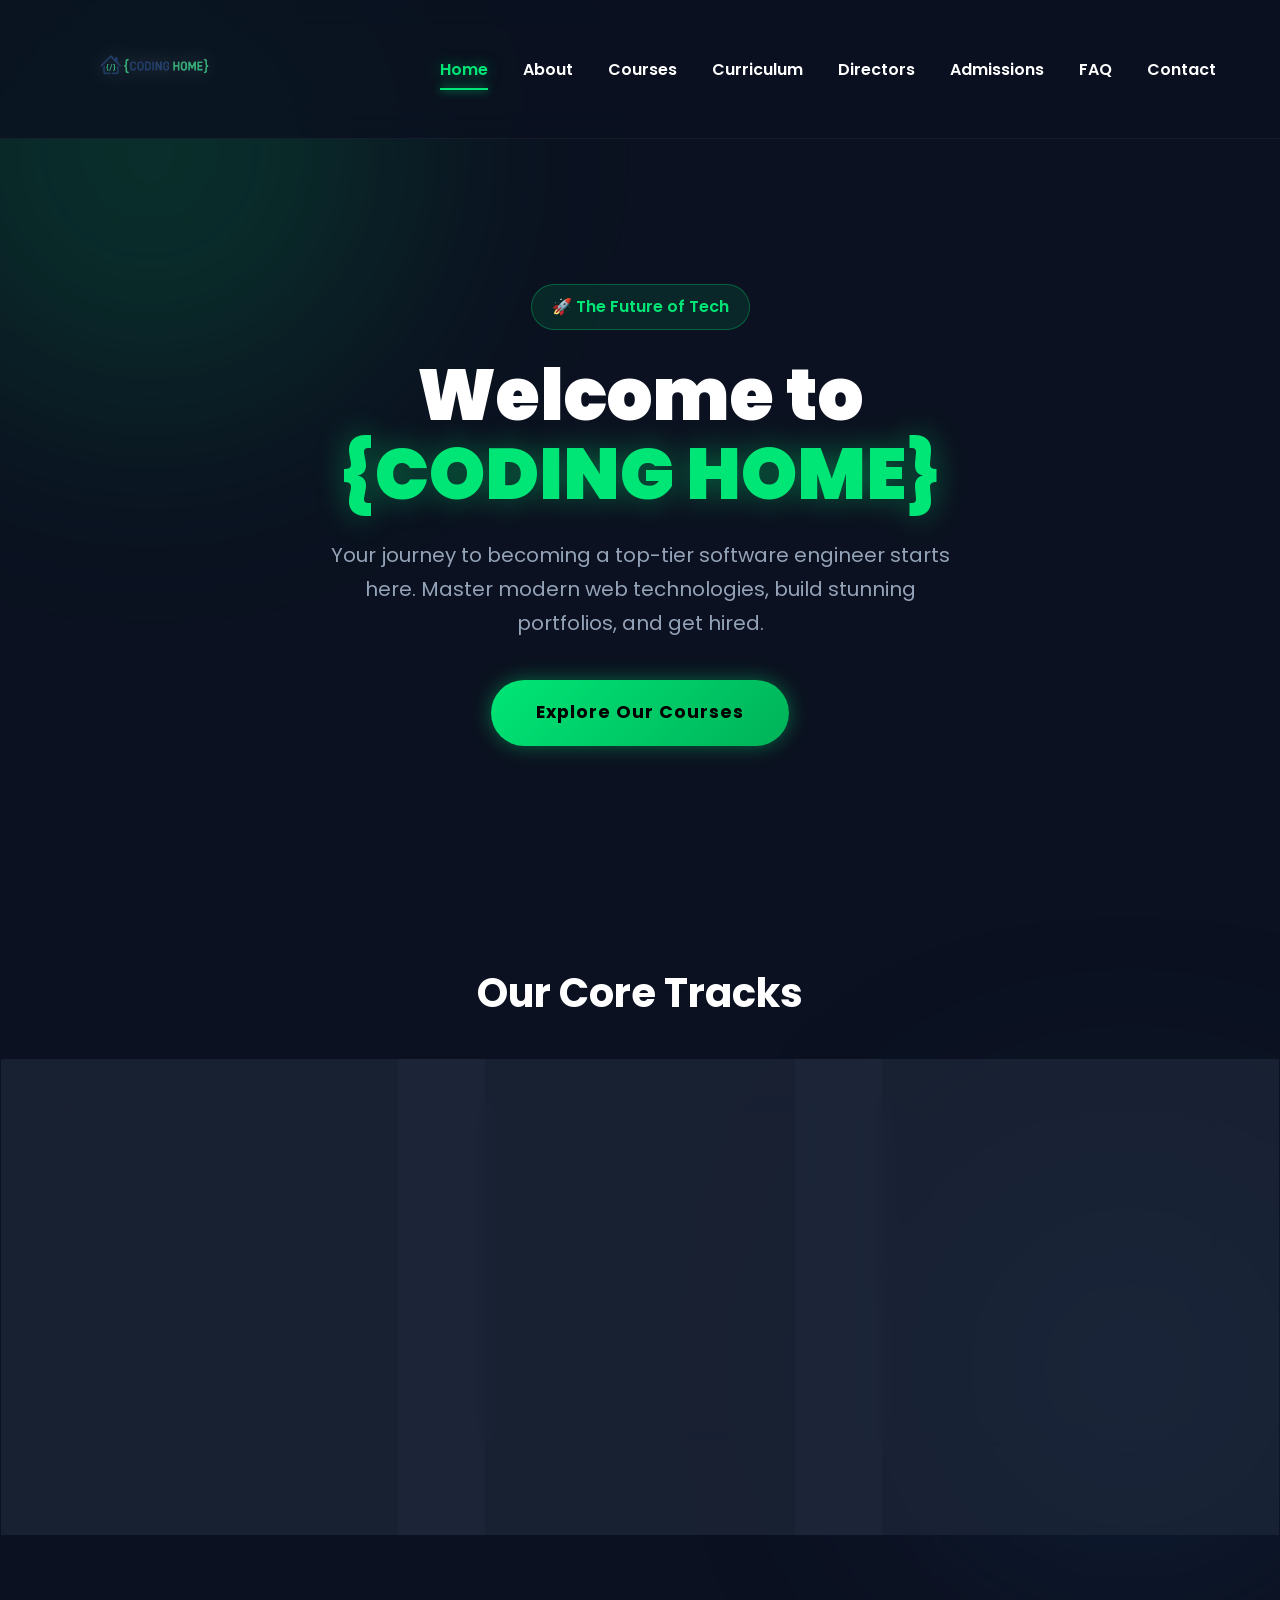
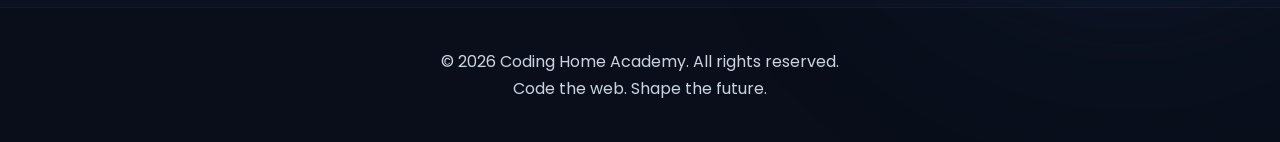
==== index.html @ a86d8371 "Add files via upload" ====
<!DOCTYPE html>
<html lang="en">
<head>
    <meta charset="UTF-8">
    <meta name="viewport" content="width=device-width, initial-scale=1.0">
    <title>Coding Home | Premium Programming Academy</title>
    <link href="https://fonts.googleapis.com/css2?family=Poppins:wght@300;400;600;700;900&display=swap" rel="stylesheet">
    <link rel="stylesheet" href="style.css">
</head>
<body>

    <!-- Animated Background Elements -->
    <div class="bg-orb orb-1"></div>
    <div class="bg-orb orb-2"></div>

    <!-- Navigation Header -->
    <header id="navbar">
        <div class="container header-container">
            <div class="logo">
                <a href="index.html">
                    <img src="Logo.jpg" alt="{CODING HOME} Logo" class="logo-img">
                </a>
            </div>
            
            <nav class="desktop-nav">
                <ul>
                    <li><a href="index.html" class="active">Home</a></li>
                    <li><a href="about.html">About</a></li>
                    <li><a href="courses.html">Courses</a></li>
                    <li><a href="curriculum.html">Curriculum</a></li>
                    <li><a href="directors.html">Directors</a></li>
                    <li><a href="admissions.html">Admissions</a></li>
                    <li><a href="faq.html">FAQ</a></li>
                    <li><a href="contact.html">Contact</a></li>
                </ul>
            </nav>

            <button class="mobile-menu-btn" id="mobile-menu-btn">☰</button>
        </div>
    </header>

    <!-- Mobile Navigation -->
    <div class="mobile-nav" id="mobile-nav">
        <ul>
            <li><a href="index.html">Home</a></li>
            <li><a href="about.html">About</a></li>
            <li><a href="courses.html">Courses</a></li>
            <li><a href="contact.html">Contact</a></li>
        </ul>
    </div>

    <main>
        <!-- Hero Section -->
        <section class="hero">
            <div class="container hero-content">
                <div class="animate-element slide-up" style="animation-delay: 0.1s;">
                    <div class="badge">🚀 The Future of Tech</div>
                </div>
                <h1 class="animate-element slide-up" style="animation-delay: 0.3s;">
                    Welcome to <br><span class="highlight-green">{CODING HOME}</span>
                </h1>
                <p class="animate-element slide-up" style="animation-delay: 0.5s;">
                    Your journey to becoming a top-tier software engineer starts here. Master modern web technologies, build stunning portfolios, and get hired.
                </p>
                <div class="animate-element slide-up" style="animation-delay: 0.7s;">
                    <a href="courses.html" class="btn-primary glow-effect">Explore Our Courses</a>
                </div>
            </div>
        </section>

        <!-- Featured Courses Section -->
        <section class="features container scroll-reveal">
            <h2 class="section-title">Our Core Tracks</h2>
            <div class="grid">
                <!-- Card 1 -->
                <div class="card tilt-card">
                    <div class="card-inner">
                        <div class="card-icon floating-icon">{ / }</div>
                        <h3>Front-End Web Dev</h3>
                        <p>Build beautiful, interactive, and responsive user interfaces using HTML, CSS, and modern JavaScript.</p>
                    </div>
                </div>
                <!-- Card 2 -->
                <div class="card tilt-card" style="transition-delay: 0.1s;">
                    <div class="card-inner">
                        <div class="card-icon floating-icon" style="animation-delay: 0.5s;">&lt; &gt;</div>
                        <h3>Back-End Engineering</h3>
                        <p>Architect scalable databases, secure APIs, and powerful server-side logic to drive web applications.</p>
                    </div>
                </div>
                <!-- Card 3 -->
                <div class="card tilt-card" style="transition-delay: 0.2s;">
                    <div class="card-inner">
                        <div class="card-icon floating-icon" style="animation-delay: 1s;">[ ]</div>
                        <h3>Full-Stack Mastery</h3>
                        <p>Combine front-end and back-end expertise to become a versatile, highly sought-after developer.</p>
                    </div>
                </div>
            </div>
        </section>
    </main>

    <!-- Footer -->
    <footer>
        <div class="container footer-content">
            <p>&copy; 2026 Coding Home Academy. All rights reserved.</p>
            <p>Code the web. Shape the future.</p>
        </div>
    </footer>

    <script src="script.js"></script>
</body>
</html>
---- style.css ----
/* --- Premium Dark Theme Variables --- */
:root {
    --bg-dark: #0B1120; /* Deep dark slate background */
    --bg-card: rgba(30, 41, 59, 0.7); /* Glassmorphism card bg */
    --primary-navy: #1B365D;
    --primary-green: #00E676; /* Brighter neon green for dark mode */
    --gradient-green: linear-gradient(135deg, #00E676, #00B259);
    --text-main: #94A3B8; 
    --text-heading: #FFFFFF; 
    --white: #FFFFFF;
}

/* --- Global Resets & Typography --- */
* {
    margin: 0;
    padding: 0;
    box-sizing: border-box;
    font-family: 'Poppins', sans-serif;
}

body {
    background-color: var(--bg-dark);
    color: var(--text-main);
    line-height: 1.7;
    overflow-x: hidden;
    position: relative;
}

h1, h2, h3 {
    color: var(--text-heading);
    font-weight: 700;
}

.container {
    width: 90%;
    max-width: 1200px;
    margin: 0 auto;
    position: relative;
    z-index: 10;
}

/* --- Animated Background Orbs --- */
.bg-orb {
    position: absolute;
    border-radius: 50%;
    filter: blur(120px);
    z-index: 0;
    animation: floatOrb 15s infinite alternate ease-in-out;
}

.orb-1 {
    width: 500px;
    height: 500px;
    background: rgba(0, 230, 118, 0.15); /* Soft green glow */
    top: -100px;
    left: -100px;
}

.orb-2 {
    width: 400px;
    height: 400px;
    background: rgba(27, 54, 93, 0.4); /* Navy glow */
    bottom: 10%;
    right: -50px;
    animation-delay: -5s;
}

@keyframes floatOrb {
    0% { transform: translate(0, 0) scale(1); }
    50% { transform: translate(100px, 50px) scale(1.2); }
    100% { transform: translate(-50px, 150px) scale(0.9); }
}

/* --- Navigation (Glassmorphism effect) --- */
header {
    background: rgba(11, 17, 32, 0.8);
    backdrop-filter: blur(15px);
    border-bottom: 1px solid rgba(255, 255, 255, 0.05);
    position: sticky;
    top: 0;
    z-index: 100;
    transition: all 0.4s ease;
}

.header-container {
    display: flex;
    justify-content: space-between;
    align-items: center;
    padding: 15px 0;
}

/* BIGGER LOGO */
.logo-img {
    height: 100px; /* Increased from 65px */
    object-fit: contain;
    transition: transform 0.4s cubic-bezier(0.175, 0.885, 0.32, 1.275);
    filter: drop-shadow(0 0 10px rgba(255,255,255,0.2));
}

.logo-img:hover {
    transform: scale(1.08) rotate(-2deg);
}

.desktop-nav ul {
    list-style: none;
    display: flex;
    gap: 35px;
}

.desktop-nav a {
    text-decoration: none;
    color: var(--white);
    font-weight: 600;
    font-size: 1rem;
    position: relative;
    transition: color 0.3s;
}

.desktop-nav a:hover, .desktop-nav a.active {
    color: var(--primary-green);
    text-shadow: 0 0 15px rgba(0, 230, 118, 0.5);
}

.desktop-nav a::after {
    content: '';
    position: absolute;
    width: 0;
    height: 2px;
    display: block;
    margin-top: 5px;
    right: 0;
    background: var(--primary-green);
    transition: width 0.4s ease, box-shadow 0.4s ease;
}

.desktop-nav a:hover::after, .desktop-nav a.active::after {
    width: 100%;
    left: 0;
    background: var(--primary-green);
    box-shadow: 0 0 10px var(--primary-green);
}

/* --- Mobile Menu --- */
.mobile-menu-btn {
    display: none;
    background: none;
    border: none;
    font-size: 32px;
    color: var(--white);
    cursor: pointer;
}

.mobile-nav {
    display: none;
    background-color: var(--bg-dark);
    padding: 20px;
    text-align: center;
    border-bottom: 2px solid var(--primary-green);
}

.mobile-nav.active {
    display: block;
    animation: slideDown 0.3s ease-out;
}

@keyframes slideDown {
    from { opacity: 0; transform: translateY(-10px); }
    to { opacity: 1; transform: translateY(0); }
}

.mobile-nav ul { list-style: none; }
.mobile-nav a {
    color: var(--white);
    text-decoration: none;
    display: block;
    padding: 15px 0;
    font-size: 1.2rem;
    border-bottom: 1px solid rgba(255,255,255,0.05);
}

/* --- Hero Section --- */
.hero {
    padding: 140px 0 100px 0;
    text-align: center;
    min-height: 80vh;
    display: flex;
    align-items: center;
}

.badge {
    display: inline-block;
    background: rgba(0, 230, 118, 0.1);
    color: var(--primary-green);
    padding: 8px 20px;
    border-radius: 50px;
    font-weight: 600;
    margin-bottom: 25px;
    border: 1px solid rgba(0, 230, 118, 0.3);
}

.hero h1 {
    font-size: 4.5rem;
    margin-bottom: 25px;
    line-height: 1.1;
    font-weight: 900;
}

.highlight-green {
    color: var(--primary-green);
    text-shadow: 0 0 30px rgba(0, 230, 118, 0.4);
}

.hero p {
    font-size: 1.25rem;
    max-width: 650px;
    margin: 0 auto 40px auto;
    color: var(--text-main);
}

/* Entrance Animations */
.animate-element {
    opacity: 0;
    animation-fill-mode: forwards;
}

.slide-up {
    animation-name: slideUpAnim;
    animation-duration: 1s;
    animation-timing-function: cubic-bezier(0.16, 1, 0.3, 1);
}

@keyframes slideUpAnim {
    0% { opacity: 0; transform: translateY(40px); }
    100% { opacity: 1; transform: translateY(0); }
}

/* --- Pulsing Button --- */
.btn-primary {
    display: inline-block;
    background: var(--gradient-green);
    color: #000;
    padding: 18px 45px;
    text-decoration: none;
    border-radius: 50px;
    font-weight: 700;
    font-size: 1.1rem;
    letter-spacing: 1px;
    transition: all 0.3s ease;
    border: none;
    cursor: pointer;
    position: relative;
    overflow: hidden;
}

.glow-effect {
    box-shadow: 0 0 20px rgba(0, 230, 118, 0.4);
    animation: buttonPulse 2s infinite;
}

@keyframes buttonPulse {
    0% { box-shadow: 0 0 0 0 rgba(0, 230, 118, 0.7); }
    70% { box-shadow: 0 0 0 20px rgba(0, 230, 118, 0); }
    100% { box-shadow: 0 0 0 0 rgba(0, 230, 118, 0); }
}

.btn-primary:hover {
    transform: translateY(-5px) scale(1.05);
    background: #00FF88;
}

/* --- Features Section & 3D Cards --- */
.features {
    padding: 100px 0;
}

.section-title {
    text-align: center;
    font-size: 2.5rem;
    margin-bottom: 70px;
}

.grid {
    display: grid;
    grid-template-columns: repeat(auto-fit, minmax(320px, 1fr));
    gap: 40px;
    perspective: 1000px; /* Needed for 3D effect */
}

/* The card container */
.card {
    background: transparent;
    height: 100%;
}

/* The inner card with glassmorphism */
.card-inner {
    background: var(--bg-card);
    backdrop-filter: blur(10px);
    border-radius: 20px;
    padding: 50px 30px;
    text-align: center;
    border: 1px solid rgba(255,255,255,0.05);
    box-shadow: 0 25px 50px -12px rgba(0, 0, 0, 0.5);
    transition: transform 0.1s ease, border-color 0.4s ease, box-shadow 0.4s ease;
    height: 100%;
}

.card:hover .card-inner {
    border-color: rgba(0, 230, 118, 0.5);
    box-shadow: 0 0 30px rgba(0, 230, 118, 0.15);
}

.card-icon {
    font-size: 50px;
    color: var(--primary-green);
    font-weight: 900;
    margin-bottom: 25px;
    text-shadow: 0 0 20px rgba(0, 230, 118, 0.5);
}

/* Floating animation for icons inside cards */
.floating-icon {
    animation: iconFloat 3s infinite ease-in-out alternate;
}

@keyframes iconFloat {
    0% { transform: translateY(0px); }
    100% { transform: translateY(-10px); }
}

.card-inner h3 {
    margin-bottom: 15px;
    font-size: 1.5rem;
}

/* --- Scroll Reveal Logic --- */
.scroll-reveal {
    opacity: 0;
    transform: translateY(50px);
    transition: all 1s cubic-bezier(0.16, 1, 0.3, 1);
}

.scroll-reveal.visible {
    opacity: 1;
    transform: translateY(0);
}

/* --- Footer --- */
footer {
    border-top: 1px solid rgba(255,255,255,0.05);
    background: rgba(0,0,0,0.2);
    color: #cbd5e1;
    text-align: center;
    padding: 40px 0;
    margin-top: 60px;
}

/* --- Responsive Design --- */
@media (max-width: 768px) {
    .desktop-nav { display: none; }
    .mobile-menu-btn { display: block; }
    .hero h1 { font-size: 2.8rem; }
    .logo-img { height: 80px; } /* Slightly smaller on very tiny screens but still big */
}
/* --- About Page Specifics --- */
.stat-number {
    font-size: 3.5rem;
    font-weight: 900;
    color: var(--primary-green);
    margin-bottom: 10px;
    line-height: 1;
}

.glow-text {
    text-shadow: 0 0 25px rgba(0, 230, 118, 0.6);
}

.stat-label {
    font-size: 1.1rem;
    color: var(--text-main);
    font-weight: 600;
    text-transform: uppercase;
    letter-spacing: 1px;
}

.values-grid {
    display: grid;
    grid-template-columns: repeat(auto-fit, minmax(300px, 1fr));
    gap: 30px;
}

.value-card {
    background: rgba(30, 41, 59, 0.4);
    border-left: 4px solid var(--primary-green);
    padding: 30px;
    border-radius: 0 15px 15px 0;
    backdrop-filter: blur(5px);
    transition: transform 0.3s ease, background 0.3s ease;
}

.value-card:hover {
    transform: translateX(10px);
    background: rgba(30, 41, 59, 0.8);
    box-shadow: -5px 0 20px rgba(0, 230, 118, 0.2);
}

.value-card h3 {
    margin-bottom: 15px;
    font-size: 1.3rem;
    color: var(--white);
}
/* --- Courses Page Specifics --- */
.course-card-inner {
    display: flex;
    flex-direction: column;
    justify-content: space-between;
    padding: 40px 30px;
}

.course-meta {
    display: flex;
    justify-content: space-between;
    align-items: center;
    margin-bottom: 20px;
    width: 100%;
}

.course-badge {
    padding: 5px 12px;
    border-radius: 50px;
    font-size: 0.8rem;
    font-weight: 700;
    text-transform: uppercase;
    letter-spacing: 1px;
}

.course-badge.beginner {
    background: rgba(56, 189, 248, 0.15);
    color: #38bdf8;
    border: 1px solid rgba(56, 189, 248, 0.3);
}

.course-badge.intermediate {
    background: rgba(250, 204, 21, 0.15);
    color: #facc15;
    border: 1px solid rgba(250, 204, 21, 0.3);
}

.course-badge.advanced {
    background: rgba(244, 63, 94, 0.15);
    color: #f43f5e;
    border: 1px solid rgba(244, 63, 94, 0.3);
}

.course-badge.bootcamp {
    background: rgba(0, 230, 118, 0.15);
    color: var(--primary-green);
    border: 1px solid rgba(0, 230, 118, 0.5);
    box-shadow: 0 0 10px rgba(0, 230, 118, 0.2);
}

.course-duration {
    font-size: 0.9rem;
    color: var(--text-main);
    font-weight: 600;
}

.tech-stack {
    display: flex;
    flex-wrap: wrap;
    gap: 8px;
    justify-content: center;
    margin: 20px 0;
}

.tech-stack span {
    background: rgba(255, 255, 255, 0.05);
    padding: 4px 10px;
    border-radius: 4px;
    font-size: 0.8rem;
    color: #cbd5e1;
    border: 1px solid rgba(255, 255, 255, 0.1);
}

.btn-secondary {
    display: inline-block;
    background: transparent;
    color: var(--white);
    padding: 12px 25px;
    text-decoration: none;
    border-radius: 50px;
    font-weight: 600;
    border: 2px solid rgba(255, 255, 255, 0.2);
    transition: all 0.3s ease;
    width: 100%;
}

.btn-secondary:hover {
    border-color: var(--primary-green);
    color: var(--primary-green);
    background: rgba(0, 230, 118, 0.05);
}

/* Feature Bootcamp Card override for mobile */
@media (max-width: 768px) {
    .course-featured .card-inner {
        flex-direction: column;
        text-align: center !important;
        padding: 30px !important;
    }
    .course-featured .course-meta, .course-featured .tech-stack {
        justify-content: center !important;
    }
    .course-featured .btn-primary, .course-featured .btn-secondary {
        width: 100%;
    }
}
/* --- Curriculum Timeline Specifics --- */
.timeline {
    position: relative;
    max-width: 900px;
    margin: 0 auto;
    padding-left: 40px; /* Space for the line on mobile */
}

/* The vertical connecting line */
.timeline::before {
    content: '';
    position: absolute;
    top: 0;
    bottom: 0;
    left: 20px; /* Positioned on the left by default */
    width: 2px;
    background: linear-gradient(to bottom, rgba(0, 230, 118, 0.1), var(--primary-green), rgba(0, 230, 118, 0.1));
}

.timeline-item {
    position: relative;
    margin-bottom: 60px;
}

.timeline-item:last-child {
    margin-bottom: 0;
}

/* The glowing dot on the timeline */
.timeline-dot {
    position: absolute;
    left: -29px; /* Centered exactly on the line */
    top: 30px;
    width: 20px;
    height: 20px;
    background: var(--bg-dark);
    border: 4px solid var(--primary-green);
    border-radius: 50%;
    z-index: 2;
    box-shadow: 0 0 10px rgba(0, 230, 118, 0.5);
    transition: transform 0.3s ease, box-shadow 0.3s ease;
}

.timeline-item:hover .timeline-dot {
    transform: scale(1.3);
    box-shadow: 0 0 20px rgba(0, 230, 118, 0.8);
    background: var(--primary-green);
}

.timeline-content {
    width: 100%;
}

.curriculum-list {
    list-style: none;
    margin-top: 20px;
}

.curriculum-list li {
    position: relative;
    padding-left: 25px;
    margin-bottom: 10px;
    color: #cbd5e1;
}

.curriculum-list li::before {
    content: '▹';
    position: absolute;
    left: 0;
    top: -2px;
    color: var(--primary-green);
    font-size: 1.2rem;
}

/* Desktop Timeline Layout */
@media (min-width: 992px) {
    .timeline {
        padding-left: 0;
    }
    .timeline::before {
        left: 50%; /* Center the line */
        transform: translateX(-50%);
    }
    .timeline-dot {
        left: 50%;
        transform: translateX(-50%);
    }
    .timeline-item:hover .timeline-dot {
        transform: translateX(-50%) scale(1.3);
    }
    .timeline-content {
        width: 45%; /* Cards take up half the space */
    }
    /* Even items float right */
    .timeline-item:nth-child(even) .timeline-content {
        margin-left: auto;
    }
}
/* --- Instructors Page Specifics --- */
.instructor-card-inner {
    display: flex;
    flex-direction: column;
    align-items: center;
    padding: 50px 30px;
    text-align: center;
}

.instructor-avatar {
    width: 120px;
    height: 120px;
    background: rgba(30, 41, 59, 0.8);
    border: 3px solid rgba(255, 255, 255, 0.1);
    border-radius: 50%;
    display: flex;
    justify-content: center;
    align-items: center;
    font-size: 60px; /* For the emoji placeholder */
    margin-bottom: 25px;
    box-shadow: 0 10px 25px rgba(0,0,0,0.5);
    transition: all 0.4s ease;
    animation: iconFloat 4s infinite ease-in-out alternate;
}

.tilt-card:hover .instructor-avatar {
    border-color: var(--primary-green);
    box-shadow: 0 0 30px rgba(0, 230, 118, 0.4);
    transform: scale(1.1);
}

.instructor-name {
    font-size: 1.8rem;
    margin-bottom: 5px;
}

.instructor-role {
    font-size: 1rem;
    color: var(--primary-green);
    font-weight: 600;
    text-transform: uppercase;
    letter-spacing: 1px;
    margin-bottom: 20px;
}

.instructor-bio {
    font-size: 0.95rem;
    line-height: 1.6;
    margin-bottom: 20px;
    flex-grow: 1; /* Pushes the tech stack and links to the bottom */
}

.social-links {
    margin-top: 25px;
    font-size: 0.9rem;
    color: rgba(255, 255, 255, 0.3);
}

.social-links a {
    color: var(--white);
    text-decoration: none;
    font-weight: 600;
    transition: color 0.3s ease;
    padding: 0 10px;
}

.social-links a:hover {
    color: var(--primary-green);
    text-shadow: 0 0 10px rgba(0, 230, 118, 0.5);
}
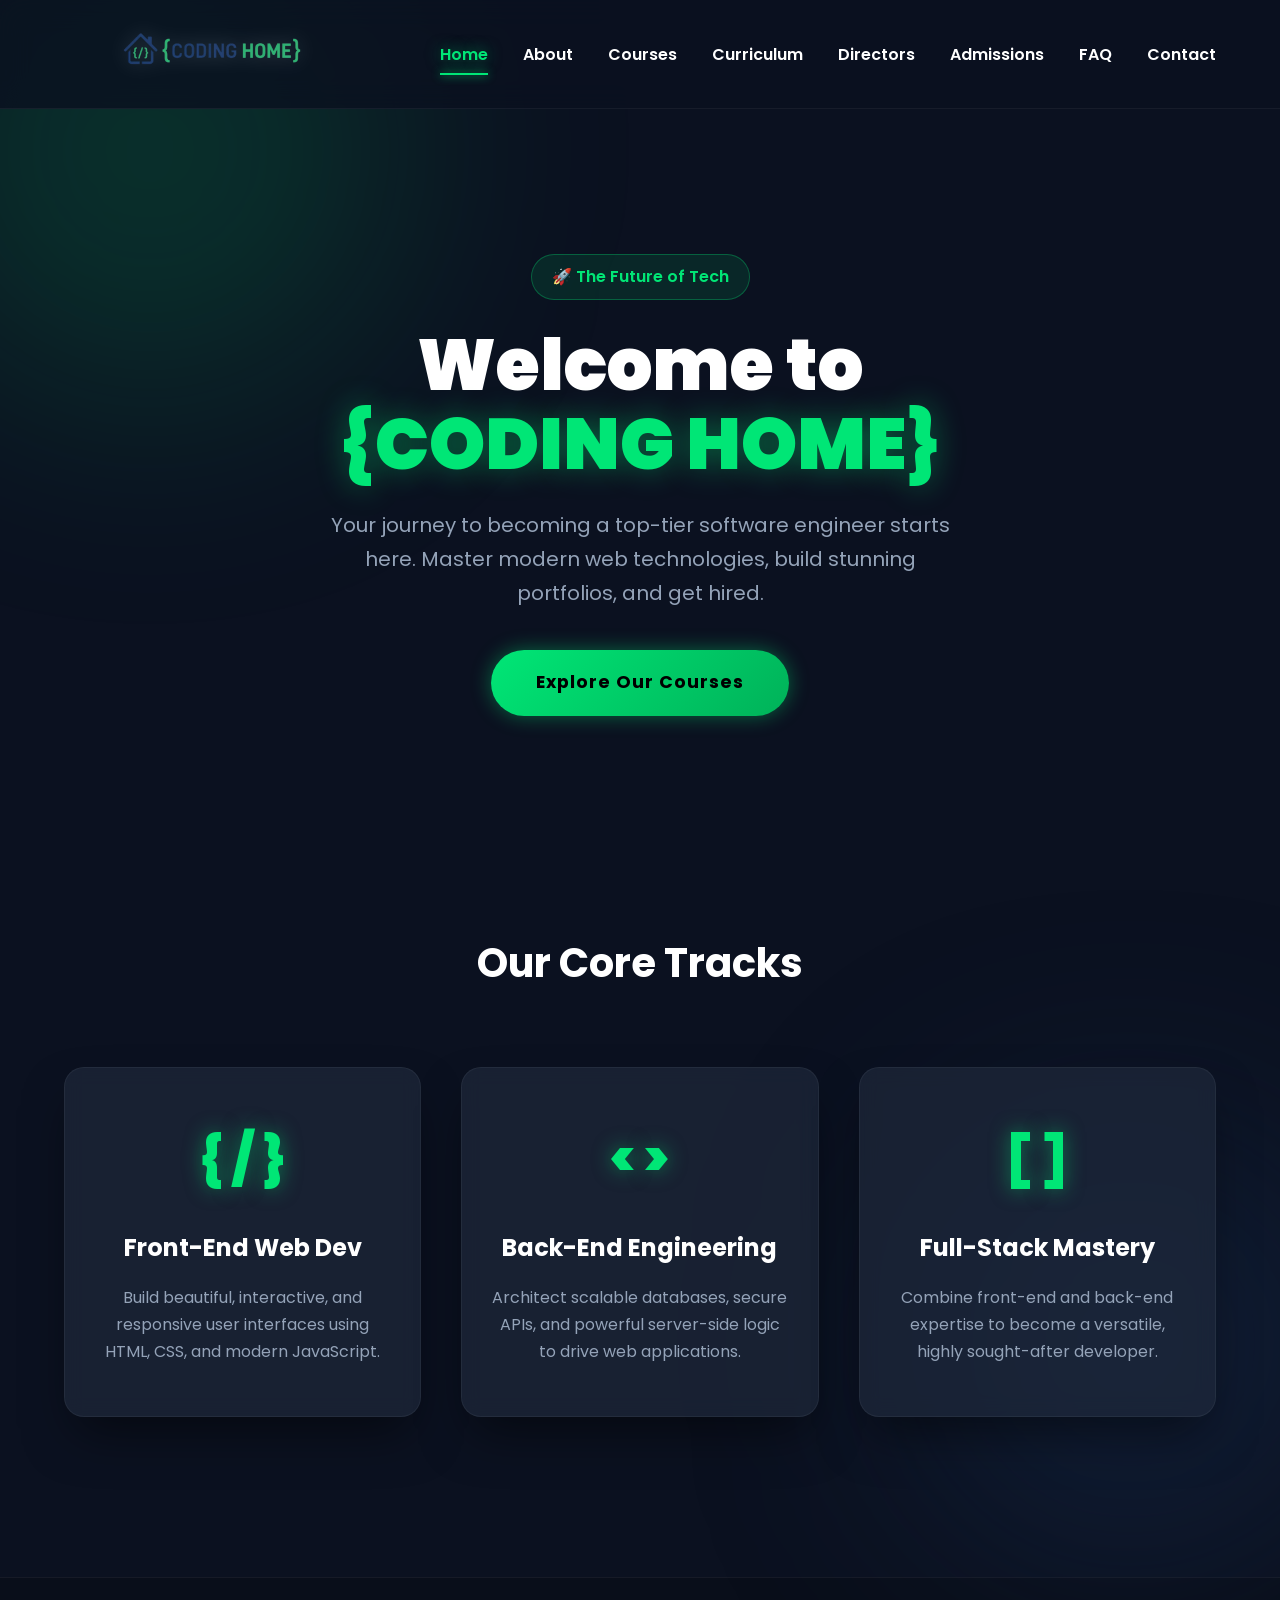
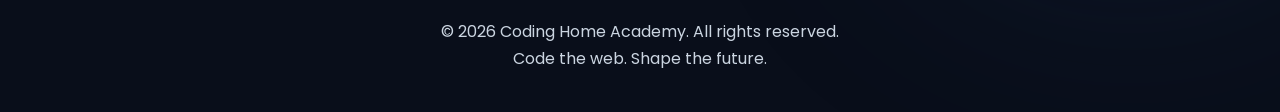
==== commit 0c86ed7f: "Update index.html" ====
--- a/index.html
+++ b/index.html
@@ -35,7 +35,7 @@
                 </ul>
             </nav>
 
-            <button class="mobile-menu-btn" id="mobile-menu-btn">☰</button>
+            <button class="mobile-menu-btn" onclick="toggleMobileMenu()">☰</button>
         </div>
     </header>
 
@@ -110,4 +110,4 @@
 
     <script src="script.js"></script>
 </body>
-</html>+</html>
--- a/style.css
+++ b/style.css
@@ -1,685 +1,770 @@
-/* --- Premium Dark Theme Variables --- */
-:root {
-    --bg-dark: #0B1120; /* Deep dark slate background */
-    --bg-card: rgba(30, 41, 59, 0.7); /* Glassmorphism card bg */
-    --primary-navy: #1B365D;
-    --primary-green: #00E676; /* Brighter neon green for dark mode */
-    --gradient-green: linear-gradient(135deg, #00E676, #00B259);
-    --text-main: #94A3B8; 
-    --text-heading: #FFFFFF; 
-    --white: #FFFFFF;
-}
-
-/* --- Global Resets & Typography --- */
-* {
-    margin: 0;
-    padding: 0;
-    box-sizing: border-box;
-    font-family: 'Poppins', sans-serif;
-}
-
-body {
-    background-color: var(--bg-dark);
-    color: var(--text-main);
-    line-height: 1.7;
-    overflow-x: hidden;
-    position: relative;
-}
-
-h1, h2, h3 {
-    color: var(--text-heading);
-    font-weight: 700;
-}
-
-.container {
-    width: 90%;
-    max-width: 1200px;
-    margin: 0 auto;
-    position: relative;
-    z-index: 10;
-}
-
-/* --- Animated Background Orbs --- */
-.bg-orb {
-    position: absolute;
-    border-radius: 50%;
-    filter: blur(120px);
-    z-index: 0;
-    animation: floatOrb 15s infinite alternate ease-in-out;
-}
-
-.orb-1 {
-    width: 500px;
-    height: 500px;
-    background: rgba(0, 230, 118, 0.15); /* Soft green glow */
-    top: -100px;
-    left: -100px;
-}
-
-.orb-2 {
-    width: 400px;
-    height: 400px;
-    background: rgba(27, 54, 93, 0.4); /* Navy glow */
-    bottom: 10%;
-    right: -50px;
-    animation-delay: -5s;
-}
-
-@keyframes floatOrb {
-    0% { transform: translate(0, 0) scale(1); }
-    50% { transform: translate(100px, 50px) scale(1.2); }
-    100% { transform: translate(-50px, 150px) scale(0.9); }
-}
-
-/* --- Navigation (Glassmorphism effect) --- */
-header {
-    background: rgba(11, 17, 32, 0.8);
-    backdrop-filter: blur(15px);
-    border-bottom: 1px solid rgba(255, 255, 255, 0.05);
-    position: sticky;
-    top: 0;
-    z-index: 100;
-    transition: all 0.4s ease;
-}
-
-.header-container {
-    display: flex;
-    justify-content: space-between;
-    align-items: center;
-    padding: 15px 0;
-}
-
-/* BIGGER LOGO */
-.logo-img {
-    height: 100px; /* Increased from 65px */
-    object-fit: contain;
-    transition: transform 0.4s cubic-bezier(0.175, 0.885, 0.32, 1.275);
-    filter: drop-shadow(0 0 10px rgba(255,255,255,0.2));
-}
-
-.logo-img:hover {
-    transform: scale(1.08) rotate(-2deg);
-}
-
-.desktop-nav ul {
-    list-style: none;
-    display: flex;
-    gap: 35px;
-}
-
-.desktop-nav a {
-    text-decoration: none;
-    color: var(--white);
-    font-weight: 600;
-    font-size: 1rem;
-    position: relative;
-    transition: color 0.3s;
-}
-
-.desktop-nav a:hover, .desktop-nav a.active {
-    color: var(--primary-green);
-    text-shadow: 0 0 15px rgba(0, 230, 118, 0.5);
-}
-
-.desktop-nav a::after {
-    content: '';
-    position: absolute;
-    width: 0;
-    height: 2px;
-    display: block;
-    margin-top: 5px;
-    right: 0;
-    background: var(--primary-green);
-    transition: width 0.4s ease, box-shadow 0.4s ease;
-}
-
-.desktop-nav a:hover::after, .desktop-nav a.active::after {
-    width: 100%;
-    left: 0;
-    background: var(--primary-green);
-    box-shadow: 0 0 10px var(--primary-green);
-}
-
-/* --- Mobile Menu --- */
-.mobile-menu-btn {
-    display: none;
-    background: none;
-    border: none;
-    font-size: 32px;
-    color: var(--white);
-    cursor: pointer;
-}
-
-.mobile-nav {
-    display: none;
-    background-color: var(--bg-dark);
-    padding: 20px;
-    text-align: center;
-    border-bottom: 2px solid var(--primary-green);
-}
-
-.mobile-nav.active {
-    display: block;
-    animation: slideDown 0.3s ease-out;
-}
-
-@keyframes slideDown {
-    from { opacity: 0; transform: translateY(-10px); }
-    to { opacity: 1; transform: translateY(0); }
-}
-
-.mobile-nav ul { list-style: none; }
-.mobile-nav a {
-    color: var(--white);
-    text-decoration: none;
-    display: block;
-    padding: 15px 0;
-    font-size: 1.2rem;
-    border-bottom: 1px solid rgba(255,255,255,0.05);
-}
-
-/* --- Hero Section --- */
-.hero {
-    padding: 140px 0 100px 0;
-    text-align: center;
-    min-height: 80vh;
-    display: flex;
-    align-items: center;
-}
-
-.badge {
-    display: inline-block;
-    background: rgba(0, 230, 118, 0.1);
-    color: var(--primary-green);
-    padding: 8px 20px;
-    border-radius: 50px;
-    font-weight: 600;
-    margin-bottom: 25px;
-    border: 1px solid rgba(0, 230, 118, 0.3);
-}
-
-.hero h1 {
-    font-size: 4.5rem;
-    margin-bottom: 25px;
-    line-height: 1.1;
-    font-weight: 900;
-}
-
-.highlight-green {
-    color: var(--primary-green);
-    text-shadow: 0 0 30px rgba(0, 230, 118, 0.4);
-}
-
-.hero p {
-    font-size: 1.25rem;
-    max-width: 650px;
-    margin: 0 auto 40px auto;
-    color: var(--text-main);
-}
-
-/* Entrance Animations */
-.animate-element {
-    opacity: 0;
-    animation-fill-mode: forwards;
-}
-
-.slide-up {
-    animation-name: slideUpAnim;
-    animation-duration: 1s;
-    animation-timing-function: cubic-bezier(0.16, 1, 0.3, 1);
-}
-
-@keyframes slideUpAnim {
-    0% { opacity: 0; transform: translateY(40px); }
-    100% { opacity: 1; transform: translateY(0); }
-}
-
-/* --- Pulsing Button --- */
-.btn-primary {
-    display: inline-block;
-    background: var(--gradient-green);
-    color: #000;
-    padding: 18px 45px;
-    text-decoration: none;
-    border-radius: 50px;
-    font-weight: 700;
-    font-size: 1.1rem;
-    letter-spacing: 1px;
-    transition: all 0.3s ease;
-    border: none;
-    cursor: pointer;
-    position: relative;
-    overflow: hidden;
-}
-
-.glow-effect {
-    box-shadow: 0 0 20px rgba(0, 230, 118, 0.4);
-    animation: buttonPulse 2s infinite;
-}
-
-@keyframes buttonPulse {
-    0% { box-shadow: 0 0 0 0 rgba(0, 230, 118, 0.7); }
-    70% { box-shadow: 0 0 0 20px rgba(0, 230, 118, 0); }
-    100% { box-shadow: 0 0 0 0 rgba(0, 230, 118, 0); }
-}
-
-.btn-primary:hover {
-    transform: translateY(-5px) scale(1.05);
-    background: #00FF88;
-}
-
-/* --- Features Section & 3D Cards --- */
-.features {
-    padding: 100px 0;
-}
-
-.section-title {
-    text-align: center;
-    font-size: 2.5rem;
-    margin-bottom: 70px;
-}
-
-.grid {
-    display: grid;
-    grid-template-columns: repeat(auto-fit, minmax(320px, 1fr));
-    gap: 40px;
-    perspective: 1000px; /* Needed for 3D effect */
-}
-
-/* The card container */
-.card {
-    background: transparent;
-    height: 100%;
-}
-
-/* The inner card with glassmorphism */
-.card-inner {
-    background: var(--bg-card);
-    backdrop-filter: blur(10px);
-    border-radius: 20px;
-    padding: 50px 30px;
-    text-align: center;
-    border: 1px solid rgba(255,255,255,0.05);
-    box-shadow: 0 25px 50px -12px rgba(0, 0, 0, 0.5);
-    transition: transform 0.1s ease, border-color 0.4s ease, box-shadow 0.4s ease;
-    height: 100%;
-}
-
-.card:hover .card-inner {
-    border-color: rgba(0, 230, 118, 0.5);
-    box-shadow: 0 0 30px rgba(0, 230, 118, 0.15);
-}
-
-.card-icon {
-    font-size: 50px;
-    color: var(--primary-green);
-    font-weight: 900;
-    margin-bottom: 25px;
-    text-shadow: 0 0 20px rgba(0, 230, 118, 0.5);
-}
-
-/* Floating animation for icons inside cards */
-.floating-icon {
-    animation: iconFloat 3s infinite ease-in-out alternate;
-}
-
-@keyframes iconFloat {
-    0% { transform: translateY(0px); }
-    100% { transform: translateY(-10px); }
-}
-
-.card-inner h3 {
-    margin-bottom: 15px;
-    font-size: 1.5rem;
-}
-
-/* --- Scroll Reveal Logic --- */
-.scroll-reveal {
-    opacity: 0;
-    transform: translateY(50px);
-    transition: all 1s cubic-bezier(0.16, 1, 0.3, 1);
-}
-
-.scroll-reveal.visible {
-    opacity: 1;
-    transform: translateY(0);
-}
-
-/* --- Footer --- */
-footer {
-    border-top: 1px solid rgba(255,255,255,0.05);
-    background: rgba(0,0,0,0.2);
-    color: #cbd5e1;
-    text-align: center;
-    padding: 40px 0;
-    margin-top: 60px;
-}
-
-/* --- Responsive Design --- */
-@media (max-width: 768px) {
-    .desktop-nav { display: none; }
-    .mobile-menu-btn { display: block; }
-    .hero h1 { font-size: 2.8rem; }
-    .logo-img { height: 80px; } /* Slightly smaller on very tiny screens but still big */
-}
-/* --- About Page Specifics --- */
-.stat-number {
-    font-size: 3.5rem;
-    font-weight: 900;
-    color: var(--primary-green);
-    margin-bottom: 10px;
-    line-height: 1;
-}
-
-.glow-text {
-    text-shadow: 0 0 25px rgba(0, 230, 118, 0.6);
-}
-
-.stat-label {
-    font-size: 1.1rem;
-    color: var(--text-main);
-    font-weight: 600;
-    text-transform: uppercase;
-    letter-spacing: 1px;
-}
-
-.values-grid {
-    display: grid;
-    grid-template-columns: repeat(auto-fit, minmax(300px, 1fr));
-    gap: 30px;
-}
-
-.value-card {
-    background: rgba(30, 41, 59, 0.4);
-    border-left: 4px solid var(--primary-green);
-    padding: 30px;
-    border-radius: 0 15px 15px 0;
-    backdrop-filter: blur(5px);
-    transition: transform 0.3s ease, background 0.3s ease;
-}
-
-.value-card:hover {
-    transform: translateX(10px);
-    background: rgba(30, 41, 59, 0.8);
-    box-shadow: -5px 0 20px rgba(0, 230, 118, 0.2);
-}
-
-.value-card h3 {
-    margin-bottom: 15px;
-    font-size: 1.3rem;
-    color: var(--white);
-}
-/* --- Courses Page Specifics --- */
-.course-card-inner {
-    display: flex;
-    flex-direction: column;
-    justify-content: space-between;
-    padding: 40px 30px;
-}
-
-.course-meta {
-    display: flex;
-    justify-content: space-between;
-    align-items: center;
-    margin-bottom: 20px;
-    width: 100%;
-}
-
-.course-badge {
-    padding: 5px 12px;
-    border-radius: 50px;
-    font-size: 0.8rem;
-    font-weight: 700;
-    text-transform: uppercase;
-    letter-spacing: 1px;
-}
-
-.course-badge.beginner {
-    background: rgba(56, 189, 248, 0.15);
-    color: #38bdf8;
-    border: 1px solid rgba(56, 189, 248, 0.3);
-}
-
-.course-badge.intermediate {
-    background: rgba(250, 204, 21, 0.15);
-    color: #facc15;
-    border: 1px solid rgba(250, 204, 21, 0.3);
-}
-
-.course-badge.advanced {
-    background: rgba(244, 63, 94, 0.15);
-    color: #f43f5e;
-    border: 1px solid rgba(244, 63, 94, 0.3);
-}
-
-.course-badge.bootcamp {
-    background: rgba(0, 230, 118, 0.15);
-    color: var(--primary-green);
-    border: 1px solid rgba(0, 230, 118, 0.5);
-    box-shadow: 0 0 10px rgba(0, 230, 118, 0.2);
-}
-
-.course-duration {
-    font-size: 0.9rem;
-    color: var(--text-main);
-    font-weight: 600;
-}
-
-.tech-stack {
-    display: flex;
-    flex-wrap: wrap;
-    gap: 8px;
-    justify-content: center;
-    margin: 20px 0;
-}
-
-.tech-stack span {
-    background: rgba(255, 255, 255, 0.05);
-    padding: 4px 10px;
-    border-radius: 4px;
-    font-size: 0.8rem;
-    color: #cbd5e1;
-    border: 1px solid rgba(255, 255, 255, 0.1);
-}
-
-.btn-secondary {
-    display: inline-block;
-    background: transparent;
-    color: var(--white);
-    padding: 12px 25px;
-    text-decoration: none;
-    border-radius: 50px;
-    font-weight: 600;
-    border: 2px solid rgba(255, 255, 255, 0.2);
-    transition: all 0.3s ease;
-    width: 100%;
-}
-
-.btn-secondary:hover {
-    border-color: var(--primary-green);
-    color: var(--primary-green);
-    background: rgba(0, 230, 118, 0.05);
-}
-
-/* Feature Bootcamp Card override for mobile */
-@media (max-width: 768px) {
-    .course-featured .card-inner {
-        flex-direction: column;
-        text-align: center !important;
-        padding: 30px !important;
-    }
-    .course-featured .course-meta, .course-featured .tech-stack {
-        justify-content: center !important;
-    }
-    .course-featured .btn-primary, .course-featured .btn-secondary {
-        width: 100%;
-    }
-}
-/* --- Curriculum Timeline Specifics --- */
-.timeline {
-    position: relative;
-    max-width: 900px;
-    margin: 0 auto;
-    padding-left: 40px; /* Space for the line on mobile */
-}
-
-/* The vertical connecting line */
-.timeline::before {
-    content: '';
-    position: absolute;
-    top: 0;
-    bottom: 0;
-    left: 20px; /* Positioned on the left by default */
-    width: 2px;
-    background: linear-gradient(to bottom, rgba(0, 230, 118, 0.1), var(--primary-green), rgba(0, 230, 118, 0.1));
-}
-
-.timeline-item {
-    position: relative;
-    margin-bottom: 60px;
-}
-
-.timeline-item:last-child {
-    margin-bottom: 0;
-}
-
-/* The glowing dot on the timeline */
-.timeline-dot {
-    position: absolute;
-    left: -29px; /* Centered exactly on the line */
-    top: 30px;
-    width: 20px;
-    height: 20px;
-    background: var(--bg-dark);
-    border: 4px solid var(--primary-green);
-    border-radius: 50%;
-    z-index: 2;
-    box-shadow: 0 0 10px rgba(0, 230, 118, 0.5);
-    transition: transform 0.3s ease, box-shadow 0.3s ease;
-}
-
-.timeline-item:hover .timeline-dot {
-    transform: scale(1.3);
-    box-shadow: 0 0 20px rgba(0, 230, 118, 0.8);
-    background: var(--primary-green);
-}
-
-.timeline-content {
-    width: 100%;
-}
-
-.curriculum-list {
-    list-style: none;
-    margin-top: 20px;
-}
-
-.curriculum-list li {
-    position: relative;
-    padding-left: 25px;
-    margin-bottom: 10px;
-    color: #cbd5e1;
-}
-
-.curriculum-list li::before {
-    content: '▹';
-    position: absolute;
-    left: 0;
-    top: -2px;
-    color: var(--primary-green);
-    font-size: 1.2rem;
-}
-
-/* Desktop Timeline Layout */
-@media (min-width: 992px) {
-    .timeline {
-        padding-left: 0;
-    }
-    .timeline::before {
-        left: 50%; /* Center the line */
-        transform: translateX(-50%);
-    }
-    .timeline-dot {
-        left: 50%;
-        transform: translateX(-50%);
-    }
-    .timeline-item:hover .timeline-dot {
-        transform: translateX(-50%) scale(1.3);
-    }
-    .timeline-content {
-        width: 45%; /* Cards take up half the space */
-    }
-    /* Even items float right */
-    .timeline-item:nth-child(even) .timeline-content {
-        margin-left: auto;
-    }
-}
-/* --- Instructors Page Specifics --- */
-.instructor-card-inner {
-    display: flex;
-    flex-direction: column;
-    align-items: center;
-    padding: 50px 30px;
-    text-align: center;
-}
-
-.instructor-avatar {
-    width: 120px;
-    height: 120px;
-    background: rgba(30, 41, 59, 0.8);
-    border: 3px solid rgba(255, 255, 255, 0.1);
-    border-radius: 50%;
-    display: flex;
-    justify-content: center;
-    align-items: center;
-    font-size: 60px; /* For the emoji placeholder */
-    margin-bottom: 25px;
-    box-shadow: 0 10px 25px rgba(0,0,0,0.5);
-    transition: all 0.4s ease;
-    animation: iconFloat 4s infinite ease-in-out alternate;
-}
-
-.tilt-card:hover .instructor-avatar {
-    border-color: var(--primary-green);
-    box-shadow: 0 0 30px rgba(0, 230, 118, 0.4);
-    transform: scale(1.1);
-}
-
-.instructor-name {
-    font-size: 1.8rem;
-    margin-bottom: 5px;
-}
-
-.instructor-role {
-    font-size: 1rem;
-    color: var(--primary-green);
-    font-weight: 600;
-    text-transform: uppercase;
-    letter-spacing: 1px;
-    margin-bottom: 20px;
-}
-
-.instructor-bio {
-    font-size: 0.95rem;
-    line-height: 1.6;
-    margin-bottom: 20px;
-    flex-grow: 1; /* Pushes the tech stack and links to the bottom */
-}
-
-.social-links {
-    margin-top: 25px;
-    font-size: 0.9rem;
-    color: rgba(255, 255, 255, 0.3);
-}
-
-.social-links a {
-    color: var(--white);
-    text-decoration: none;
-    font-weight: 600;
-    transition: color 0.3s ease;
-    padding: 0 10px;
-}
-
-.social-links a:hover {
-    color: var(--primary-green);
-    text-shadow: 0 0 10px rgba(0, 230, 118, 0.5);
-}+/* --- Premium Dark Theme Variables --- */
+:root {
+    --bg-dark: #0B1120; /* Deep dark slate background */
+    --bg-card: rgba(30, 41, 59, 0.7); /* Glassmorphism card bg */
+    --primary-navy: #1B365D;
+    --primary-green: #00E676; /* Brighter neon green for dark mode */
+    --gradient-green: linear-gradient(135deg, #00E676, #00B259);
+    --text-main: #94A3B8; 
+    --text-heading: #FFFFFF; 
+    --white: #FFFFFF;
+}
+
+/* --- Global Resets & Typography --- */
+* {
+    margin: 0;
+    padding: 0;
+    box-sizing: border-box;
+    font-family: 'Poppins', sans-serif;
+}
+
+body {
+    background-color: var(--bg-dark);
+    color: var(--text-main);
+    line-height: 1.7;
+    overflow-x: hidden;
+    position: relative;
+}
+
+h1, h2, h3 {
+    color: var(--text-heading);
+    font-weight: 700;
+}
+
+.container {
+    width: 90%;
+    max-width: 1200px;
+    margin: 0 auto;
+    position: relative;
+    z-index: 10;
+}
+
+/* --- Animated Background Orbs --- */
+.bg-orb {
+    position: absolute;
+    border-radius: 50%;
+    filter: blur(120px);
+    z-index: 0;
+    animation: floatOrb 15s infinite alternate ease-in-out;
+}
+
+.orb-1 {
+    width: 500px;
+    height: 500px;
+    background: rgba(0, 230, 118, 0.15); /* Soft green glow */
+    top: -100px;
+    left: -100px;
+}
+
+.orb-2 {
+    width: 400px;
+    height: 400px;
+    background: rgba(27, 54, 93, 0.4); /* Navy glow */
+    bottom: 10%;
+    right: -50px;
+    animation-delay: -5s;
+}
+
+@keyframes floatOrb {
+    0% { transform: translate(0, 0) scale(1); }
+    50% { transform: translate(100px, 50px) scale(1.2); }
+    100% { transform: translate(-50px, 150px) scale(0.9); }
+}
+
+/* --- Navigation (Glassmorphism effect) --- */
+header {
+    background: rgba(11, 17, 32, 0.8);
+    backdrop-filter: blur(15px);
+    border-bottom: 1px solid rgba(255, 255, 255, 0.05);
+    position: sticky;
+    top: 0;
+    z-index: 100;
+    transition: all 0.4s ease;
+}
+
+.header-container {
+    display: flex;
+    justify-content: space-between;
+    align-items: center;
+    padding: 15px 0;
+}
+
+/* BIGGER LOGO */
+.logo-img {
+    height: 70px; /* Increased from 65px */
+    object-fit: contain;
+    transition: transform 0.4s cubic-bezier(0.175, 0.885, 0.32, 1.275);
+    filter: drop-shadow(0 0 10px rgba(255,255,255,0.2));
+}
+
+.logo-img:hover {
+    transform: scale(1.08) rotate(-2deg);
+}
+
+.desktop-nav ul {
+    list-style: none;
+    display: flex;
+    gap: 35px;
+}
+
+.desktop-nav a {
+    text-decoration: none;
+    color: var(--white);
+    font-weight: 600;
+    font-size: 1rem;
+    position: relative;
+    transition: color 0.3s;
+}
+
+.desktop-nav a:hover, .desktop-nav a.active {
+    color: var(--primary-green);
+    text-shadow: 0 0 15px rgba(0, 230, 118, 0.5);
+}
+
+.desktop-nav a::after {
+    content: '';
+    position: absolute;
+    width: 0;
+    height: 2px;
+    display: block;
+    margin-top: 5px;
+    right: 0;
+    background: var(--primary-green);
+    transition: width 0.4s ease, box-shadow 0.4s ease;
+}
+
+.desktop-nav a:hover::after, .desktop-nav a.active::after {
+    width: 100%;
+    left: 0;
+    background: var(--primary-green);
+    box-shadow: 0 0 10px var(--primary-green);
+}
+
+/* --- Mobile Menu --- */
+.mobile-menu-btn {
+    display: none;
+    background: none;
+    border: none;
+    font-size: 32px;
+    color: var(--white);
+    cursor: pointer;
+}
+
+.mobile-nav {
+    display: none;
+    background-color: var(--bg-dark);
+    padding: 20px;
+    text-align: center;
+    border-bottom: 2px solid var(--primary-green);
+}
+
+.mobile-nav.active {
+    display: block;
+    animation: slideDown 0.3s ease-out;
+}
+
+@keyframes slideDown {
+    from { opacity: 0; transform: translateY(-10px); }
+    to { opacity: 1; transform: translateY(0); }
+}
+
+.mobile-nav ul { list-style: none; }
+.mobile-nav a {
+    color: var(--white);
+    text-decoration: none;
+    display: block;
+    padding: 15px 0;
+    font-size: 1.2rem;
+    border-bottom: 1px solid rgba(255,255,255,0.05);
+}
+
+/* --- Hero Section --- */
+.hero {
+    padding: 140px 0 100px 0;
+    text-align: center;
+    min-height: 80vh;
+    display: flex;
+    align-items: center;
+}
+
+.badge {
+    display: inline-block;
+    background: rgba(0, 230, 118, 0.1);
+    color: var(--primary-green);
+    padding: 8px 20px;
+    border-radius: 50px;
+    font-weight: 600;
+    margin-bottom: 25px;
+    border: 1px solid rgba(0, 230, 118, 0.3);
+}
+
+.hero h1 {
+    font-size: 4.5rem;
+    margin-bottom: 25px;
+    line-height: 1.1;
+    font-weight: 900;
+}
+
+.highlight-green {
+    color: var(--primary-green);
+    text-shadow: 0 0 30px rgba(0, 230, 118, 0.4);
+}
+
+.hero p {
+    font-size: 1.25rem;
+    max-width: 650px;
+    margin: 0 auto 40px auto;
+    color: var(--text-main);
+}
+
+/* Entrance Animations */
+.animate-element {
+    opacity: 0;
+    animation-fill-mode: forwards;
+}
+
+.slide-up {
+    animation-name: slideUpAnim;
+    animation-duration: 1s;
+    animation-timing-function: cubic-bezier(0.16, 1, 0.3, 1);
+}
+
+@keyframes slideUpAnim {
+    0% { opacity: 0; transform: translateY(40px); }
+    100% { opacity: 1; transform: translateY(0); }
+}
+
+/* --- Pulsing Button --- */
+.btn-primary {
+    display: inline-block;
+    background: var(--gradient-green);
+    color: #000;
+    padding: 18px 45px;
+    text-decoration: none;
+    border-radius: 50px;
+    font-weight: 700;
+    font-size: 1.1rem;
+    letter-spacing: 1px;
+    transition: all 0.3s ease;
+    border: none;
+    cursor: pointer;
+    position: relative;
+    overflow: hidden;
+}
+
+.glow-effect {
+    box-shadow: 0 0 20px rgba(0, 230, 118, 0.4);
+    animation: buttonPulse 2s infinite;
+}
+
+@keyframes buttonPulse {
+    0% { box-shadow: 0 0 0 0 rgba(0, 230, 118, 0.7); }
+    70% { box-shadow: 0 0 0 20px rgba(0, 230, 118, 0); }
+    100% { box-shadow: 0 0 0 0 rgba(0, 230, 118, 0); }
+}
+
+.btn-primary:hover {
+    transform: translateY(-5px) scale(1.05);
+    background: #00FF88;
+}
+
+/* --- Features Section & 3D Cards --- */
+.features {
+    padding: 100px 0;
+}
+
+.section-title {
+    text-align: center;
+    font-size: 2.5rem;
+    margin-bottom: 70px;
+}
+
+.grid {
+    display: grid;
+    grid-template-columns: repeat(auto-fit, minmax(320px, 1fr));
+    gap: 40px;
+    perspective: 1000px; /* Needed for 3D effect */
+}
+
+/* The card container */
+.card {
+    background: transparent;
+    height: 100%;
+}
+
+/* The inner card with glassmorphism */
+.card-inner {
+    background: var(--bg-card);
+    backdrop-filter: blur(10px);
+    border-radius: 20px;
+    padding: 50px 30px;
+    text-align: center;
+    border: 1px solid rgba(255,255,255,0.05);
+    box-shadow: 0 25px 50px -12px rgba(0, 0, 0, 0.5);
+    transition: transform 0.1s ease, border-color 0.4s ease, box-shadow 0.4s ease;
+    height: 100%;
+}
+
+.card:hover .card-inner {
+    border-color: rgba(0, 230, 118, 0.5);
+    box-shadow: 0 0 30px rgba(0, 230, 118, 0.15);
+}
+
+.card-icon {
+    font-size: 50px;
+    color: var(--primary-green);
+    font-weight: 900;
+    margin-bottom: 25px;
+    text-shadow: 0 0 20px rgba(0, 230, 118, 0.5);
+}
+
+/* Floating animation for icons inside cards */
+.floating-icon {
+    animation: iconFloat 3s infinite ease-in-out alternate;
+}
+
+@keyframes iconFloat {
+    0% { transform: translateY(0px); }
+    100% { transform: translateY(-10px); }
+}
+
+.card-inner h3 {
+    margin-bottom: 15px;
+    font-size: 1.5rem;
+}
+
+/* --- Scroll Reveal Logic --- */
+.scroll-reveal {
+    opacity: 0;
+    transform: translateY(50px);
+    transition: all 1s cubic-bezier(0.16, 1, 0.3, 1);
+}
+
+.scroll-reveal.visible {
+    opacity: 1;
+    transform: translateY(0);
+}
+
+/* --- Footer --- */
+footer {
+    border-top: 1px solid rgba(255,255,255,0.05);
+    background: rgba(0,0,0,0.2);
+    color: #cbd5e1;
+    text-align: center;
+    padding: 40px 0;
+    margin-top: 60px;
+}
+
+/* --- Responsive Design --- */
+@media (max-width: 768px) {
+    .desktop-nav { display: none; }
+    .mobile-menu-btn { display: block; }
+    .hero h1 { font-size: 2.8rem; }
+    .logo-img { height: 80px; } /* Slightly smaller on very tiny screens but still big */
+}
+/* --- About Page Specifics --- */
+.stat-number {
+    font-size: 3.5rem;
+    font-weight: 900;
+    color: var(--primary-green);
+    margin-bottom: 10px;
+    line-height: 1;
+}
+
+.glow-text {
+    text-shadow: 0 0 25px rgba(0, 230, 118, 0.6);
+}
+
+.stat-label {
+    font-size: 1.1rem;
+    color: var(--text-main);
+    font-weight: 600;
+    text-transform: uppercase;
+    letter-spacing: 1px;
+}
+
+.values-grid {
+    display: grid;
+    grid-template-columns: repeat(auto-fit, minmax(300px, 1fr));
+    gap: 30px;
+}
+
+.value-card {
+    background: rgba(30, 41, 59, 0.4);
+    border-left: 4px solid var(--primary-green);
+    padding: 30px;
+    border-radius: 0 15px 15px 0;
+    backdrop-filter: blur(5px);
+    transition: transform 0.3s ease, background 0.3s ease;
+}
+
+.value-card:hover {
+    transform: translateX(10px);
+    background: rgba(30, 41, 59, 0.8);
+    box-shadow: -5px 0 20px rgba(0, 230, 118, 0.2);
+}
+
+.value-card h3 {
+    margin-bottom: 15px;
+    font-size: 1.3rem;
+    color: var(--white);
+}
+/* --- Courses Page Specifics --- */
+.course-card-inner {
+    display: flex;
+    flex-direction: column;
+    justify-content: space-between;
+    padding: 40px 30px;
+}
+
+.course-meta {
+    display: flex;
+    justify-content: space-between;
+    align-items: center;
+    margin-bottom: 20px;
+    width: 100%;
+}
+
+.course-badge {
+    padding: 5px 12px;
+    border-radius: 50px;
+    font-size: 0.8rem;
+    font-weight: 700;
+    text-transform: uppercase;
+    letter-spacing: 1px;
+}
+
+.course-badge.beginner {
+    background: rgba(56, 189, 248, 0.15);
+    color: #38bdf8;
+    border: 1px solid rgba(56, 189, 248, 0.3);
+}
+
+.course-badge.intermediate {
+    background: rgba(250, 204, 21, 0.15);
+    color: #facc15;
+    border: 1px solid rgba(250, 204, 21, 0.3);
+}
+
+.course-badge.advanced {
+    background: rgba(244, 63, 94, 0.15);
+    color: #f43f5e;
+    border: 1px solid rgba(244, 63, 94, 0.3);
+}
+
+.course-badge.bootcamp {
+    background: rgba(0, 230, 118, 0.15);
+    color: var(--primary-green);
+    border: 1px solid rgba(0, 230, 118, 0.5);
+    box-shadow: 0 0 10px rgba(0, 230, 118, 0.2);
+}
+
+.course-duration {
+    font-size: 0.9rem;
+    color: var(--text-main);
+    font-weight: 600;
+}
+
+.tech-stack {
+    display: flex;
+    flex-wrap: wrap;
+    gap: 8px;
+    justify-content: center;
+    margin: 20px 0;
+}
+
+.tech-stack span {
+    background: rgba(255, 255, 255, 0.05);
+    padding: 4px 10px;
+    border-radius: 4px;
+    font-size: 0.8rem;
+    color: #cbd5e1;
+    border: 1px solid rgba(255, 255, 255, 0.1);
+}
+
+.btn-secondary {
+    display: inline-block;
+    background: transparent;
+    color: var(--white);
+    padding: 12px 25px;
+    text-decoration: none;
+    border-radius: 50px;
+    font-weight: 600;
+    border: 2px solid rgba(255, 255, 255, 0.2);
+    transition: all 0.3s ease;
+    width: 100%;
+}
+
+.btn-secondary:hover {
+    border-color: var(--primary-green);
+    color: var(--primary-green);
+    background: rgba(0, 230, 118, 0.05);
+}
+
+/* Feature Bootcamp Card override for mobile */
+@media (max-width: 768px) {
+    .course-featured .card-inner {
+        flex-direction: column;
+        text-align: center !important;
+        padding: 30px !important;
+    }
+    .course-featured .course-meta, .course-featured .tech-stack {
+        justify-content: center !important;
+    }
+    .course-featured .btn-primary, .course-featured .btn-secondary {
+        width: 100%;
+    }
+}
+/* --- Curriculum Timeline Specifics --- */
+.timeline {
+    position: relative;
+    max-width: 900px;
+    margin: 0 auto;
+    padding-left: 40px; /* Space for the line on mobile */
+}
+
+/* The vertical connecting line */
+.timeline::before {
+    content: '';
+    position: absolute;
+    top: 0;
+    bottom: 0;
+    left: 20px; /* Positioned on the left by default */
+    width: 2px;
+    background: linear-gradient(to bottom, rgba(0, 230, 118, 0.1), var(--primary-green), rgba(0, 230, 118, 0.1));
+}
+
+.timeline-item {
+    position: relative;
+    margin-bottom: 60px;
+}
+
+.timeline-item:last-child {
+    margin-bottom: 0;
+}
+
+/* The glowing dot on the timeline */
+.timeline-dot {
+    position: absolute;
+    left: -29px; /* Centered exactly on the line */
+    top: 30px;
+    width: 20px;
+    height: 20px;
+    background: var(--bg-dark);
+    border: 4px solid var(--primary-green);
+    border-radius: 50%;
+    z-index: 2;
+    box-shadow: 0 0 10px rgba(0, 230, 118, 0.5);
+    transition: transform 0.3s ease, box-shadow 0.3s ease;
+}
+
+.timeline-item:hover .timeline-dot {
+    transform: scale(1.3);
+    box-shadow: 0 0 20px rgba(0, 230, 118, 0.8);
+    background: var(--primary-green);
+}
+
+.timeline-content {
+    width: 100%;
+}
+
+.curriculum-list {
+    list-style: none;
+    margin-top: 20px;
+}
+
+.curriculum-list li {
+    position: relative;
+    padding-left: 25px;
+    margin-bottom: 10px;
+    color: #cbd5e1;
+}
+
+.curriculum-list li::before {
+    content: '▹';
+    position: absolute;
+    left: 0;
+    top: -2px;
+    color: var(--primary-green);
+    font-size: 1.2rem;
+}
+
+/* Desktop Timeline Layout */
+@media (min-width: 992px) {
+    .timeline {
+        padding-left: 0;
+    }
+    .timeline::before {
+        left: 50%; /* Center the line */
+        transform: translateX(-50%);
+    }
+    .timeline-dot {
+        left: 50%;
+        transform: translateX(-50%);
+    }
+    .timeline-item:hover .timeline-dot {
+        transform: translateX(-50%) scale(1.3);
+    }
+    .timeline-content {
+        width: 45%; /* Cards take up half the space */
+    }
+    /* Even items float right */
+    .timeline-item:nth-child(even) .timeline-content {
+        margin-left: auto;
+    }
+}
+/* --- Instructors Page Specifics --- */
+.instructor-card-inner {
+    display: flex;
+    flex-direction: column;
+    align-items: center;
+    padding: 50px 30px;
+    text-align: center;
+}
+
+.instructor-avatar {
+    width: 120px;
+    height: 120px;
+    background: rgba(30, 41, 59, 0.8);
+    border: 3px solid rgba(255, 255, 255, 0.1);
+    border-radius: 50%;
+    display: flex;
+    justify-content: center;
+    align-items: center;
+    font-size: 60px; /* For the emoji placeholder */
+    margin-bottom: 25px;
+    box-shadow: 0 10px 25px rgba(0,0,0,0.5);
+    transition: all 0.4s ease;
+    animation: iconFloat 4s infinite ease-in-out alternate;
+}
+
+.tilt-card:hover .instructor-avatar {
+    border-color: var(--primary-green);
+    box-shadow: 0 0 30px rgba(0, 230, 118, 0.4);
+    transform: scale(1.1);
+}
+
+.instructor-name {
+    font-size: 1.8rem;
+    margin-bottom: 5px;
+}
+
+.instructor-role {
+    font-size: 1rem;
+    color: var(--primary-green);
+    font-weight: 600;
+    text-transform: uppercase;
+    letter-spacing: 1px;
+    margin-bottom: 20px;
+}
+
+.instructor-bio {
+    font-size: 0.95rem;
+    line-height: 1.6;
+    margin-bottom: 20px;
+    flex-grow: 1; /* Pushes the tech stack and links to the bottom */
+}
+
+.social-links {
+    margin-top: 25px;
+    font-size: 0.9rem;
+    color: rgba(255, 255, 255, 0.3);
+}
+
+.social-links a {
+    color: var(--white);
+    text-decoration: none;
+    font-weight: 600;
+    transition: color 0.3s ease;
+    padding: 0 10px;
+}
+
+.social-links a:hover {
+    color: var(--primary-green);
+    text-shadow: 0 0 10px rgba(0, 230, 118, 0.5);
+}
+/* --- Mobile Fixes --- */
+.mobile-nav {
+    position: absolute; /* عشان تنزل فوق المحتوى مش تزقه */
+    width: 100%;
+    left: 0;
+    top: 100%;
+    z-index: 999; /* عشان تكون فوق أي حاجة تانية */
+    box-shadow: 0 10px 30px rgba(0,0,0,0.8);
+}
+
+header {
+    position: relative; /* ضروري عشان الـ mobile-nav تظبط عليه */
+    z-index: 1000;
+}
+
+.btn-primary, .btn-secondary, .faq-question {
+    position: relative;
+    z-index: 100; /* عشان الدوائر المضيئة متغطيش عليهم في الموبايل */
+}
+/* =========================================
+   تظبيط مقاسات وعرض الموبايل (Mobile Responsive)
+   ========================================= */
+@media (max-width: 768px) {
+    /* 1. منع الشاشة من التحرك يمين وشمال (Horizontal Scroll Fix) */
+    html, body {
+        overflow-x: hidden !important;
+        width: 100vw;
+        max-width: 100%;
+    }
+
+    /* 2. إخفاء قائمة الكمبيوتر وإظهار زرار الموبايل */
+    .desktop-nav { display: none !important; }
+    .mobile-menu-btn { display: block !important; margin-right: 15px; }
+
+    /* 3. تصغير اللوجو والهيدر عشان مياخدوش مساحة كبيرة */
+    .logo-img { height: 60px !important; margin-left: 10px; }
+    .header-container { padding: 10px 0 !important; }
+
+    /* 4. تصغير الخطوط (Typography) عشان الكلام ميبقاش مقطوع */
+    .hero h1 { font-size: 2.2rem !important; line-height: 1.2 !important; }
+    .section-title { font-size: 1.8rem !important; margin-bottom: 30px !important; }
+    .hero p { font-size: 1rem !important; padding: 0 15px !important; }
+    .badge { font-size: 0.85rem !important; padding: 5px 15px !important; }
+    .price-tag { font-size: 2.5rem !important; }
+    .stat-number { font-size: 2.5rem !important; }
+
+    /* 5. تظبيط شبكة الكروت (Grid) عشان تيجي تحت بعضها بدل ما تزنق الشاشة */
+    .grid {
+        display: flex !important;
+        flex-direction: column !important;
+        gap: 25px !important;
+    }
+    .card {
+        min-width: 100% !important;
+        max-width: 100% !important;
+    }
+    .card-inner {
+        padding: 30px 20px !important; /* تقليل الهوامش الداخلية للكارت */
+    }
+
+    /* 6. تقليل المسافات الفارغة (Padding) في السكاشن */
+    .hero { padding: 60px 0 30px 0 !important; min-height: auto !important; }
+    .features, .contact-section, .faq-list { padding: 40px 0 !important; }
+
+    /* 7. تظبيط صفحة الأسئلة الشائعة (FAQ) */
+    .faq-question { font-size: 1.05rem !important; padding: 20px 15px !important; }
+    .faq-answer { padding: 0 15px !important; }
+    .faq-item.active .faq-answer { padding: 0 15px 20px 15px !important; }
+
+    /* 8. تظبيط صفحة التواصل (Contact) */
+    .contact-section { flex-direction: column !important; }
+    .contact-info, .contact-form-container { width: 100% !important; }
+    .info-card { padding: 20px !important; flex-direction: column !important; text-align: center; }
+}
+
+/* إصلاح تداخل القائمة في الموبايل (عشان تظهر فوق كل حاجة) */
+.mobile-nav {
+    position: absolute;
+    width: 100%;
+    left: 0;
+    top: 100%;
+    z-index: 9999 !important;
+    box-shadow: 0 10px 30px rgba(0,0,0,0.9);
+}
+header { position: relative; z-index: 10000 !important; }
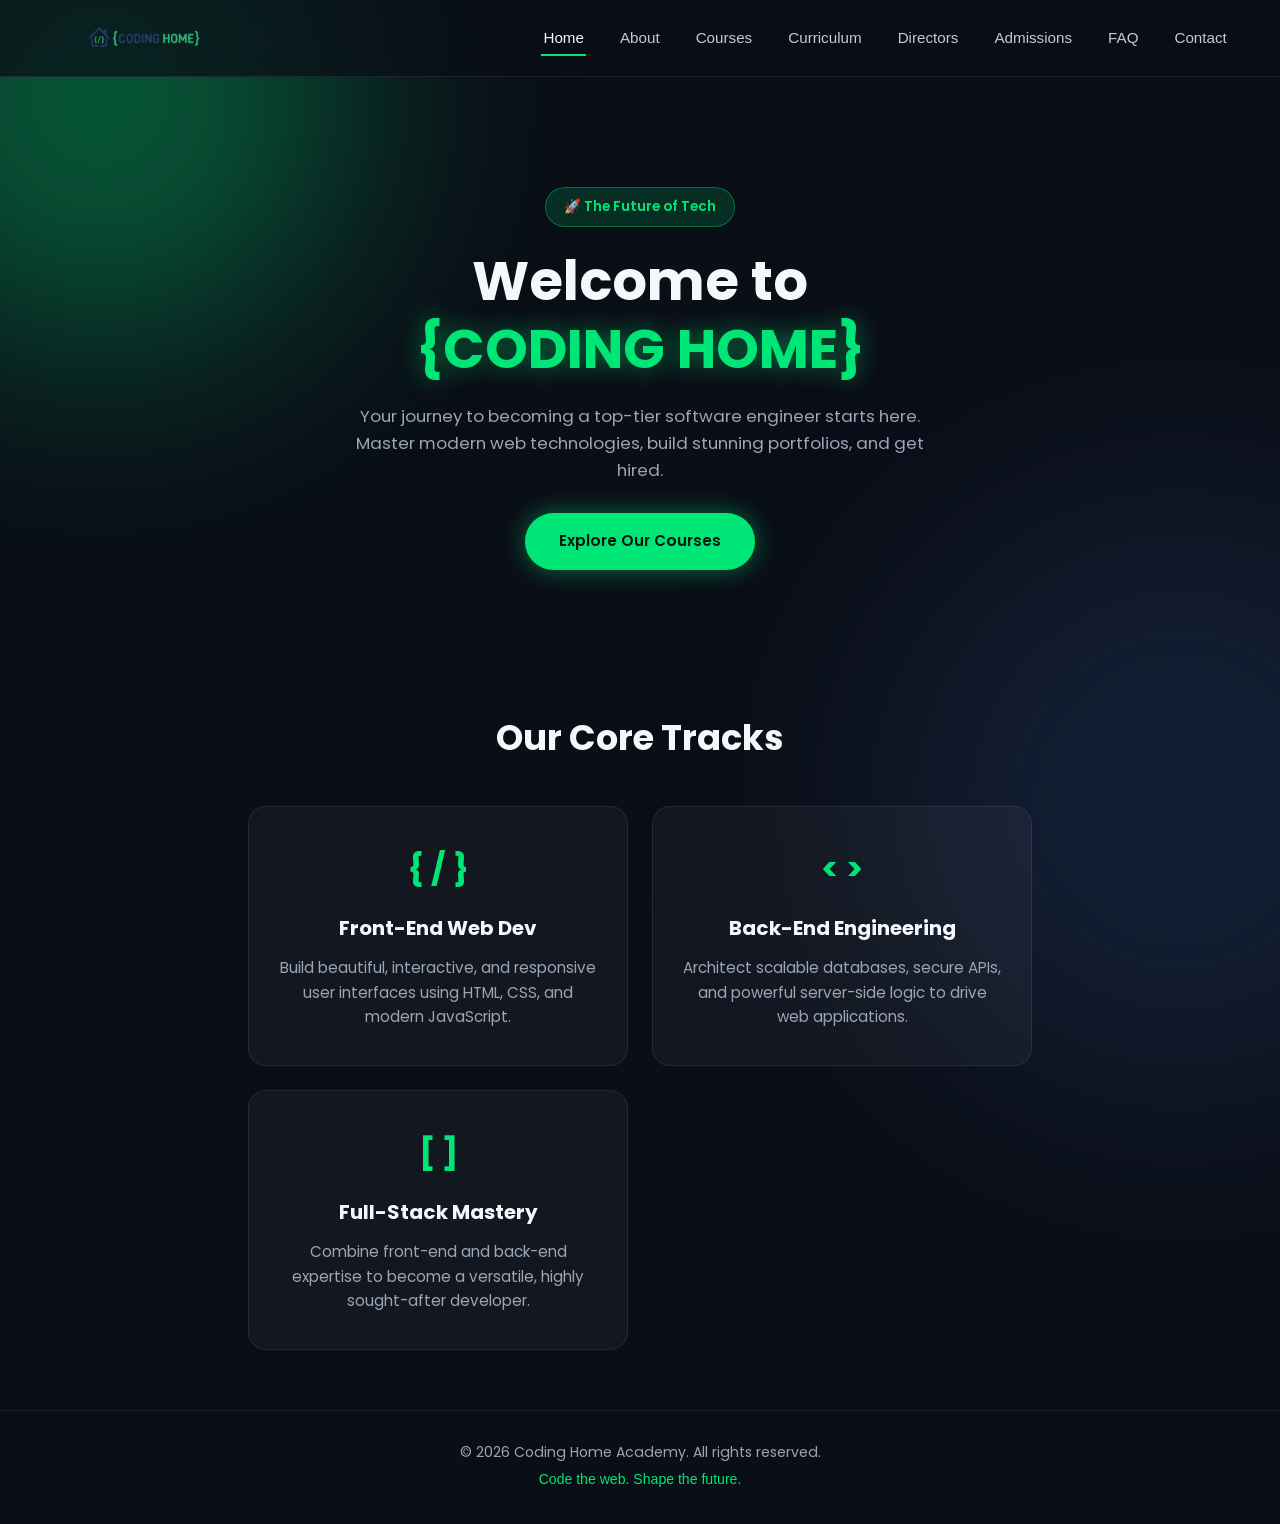
==== commit 6eaa96b1: "Add files via upload" ====
--- a/index.html
+++ b/index.html
@@ -9,11 +9,9 @@
 </head>
 <body>
 
-    <!-- Animated Background Elements -->
     <div class="bg-orb orb-1"></div>
     <div class="bg-orb orb-2"></div>
 
-    <!-- Navigation Header -->
     <header id="navbar">
         <div class="container header-container">
             <div class="logo">
@@ -35,11 +33,10 @@
                 </ul>
             </nav>
 
-            <button class="mobile-menu-btn" onclick="toggleMobileMenu()">☰</button>
+            <button id="mobile-menu-btn" class="mobile-menu-btn">☰</button>
         </div>
     </header>
 
-    <!-- Mobile Navigation -->
     <div class="mobile-nav" id="mobile-nav">
         <ul>
             <li><a href="index.html">Home</a></li>
@@ -50,29 +47,26 @@
     </div>
 
     <main>
-        <!-- Hero Section -->
         <section class="hero">
             <div class="container hero-content">
-                <div class="animate-element slide-up" style="animation-delay: 0.1s;">
+                <div class="animate-element slide-up delay-1">
                     <div class="badge">🚀 The Future of Tech</div>
                 </div>
-                <h1 class="animate-element slide-up" style="animation-delay: 0.3s;">
+                <h1 class="animate-element slide-up delay-2">
                     Welcome to <br><span class="highlight-green">{CODING HOME}</span>
                 </h1>
-                <p class="animate-element slide-up" style="animation-delay: 0.5s;">
+                <p class="animate-element slide-up delay-3">
                     Your journey to becoming a top-tier software engineer starts here. Master modern web technologies, build stunning portfolios, and get hired.
                 </p>
-                <div class="animate-element slide-up" style="animation-delay: 0.7s;">
+                <div class="animate-element slide-up delay-4">
                     <a href="courses.html" class="btn-primary glow-effect">Explore Our Courses</a>
                 </div>
             </div>
         </section>
 
-        <!-- Featured Courses Section -->
         <section class="features container scroll-reveal">
             <h2 class="section-title">Our Core Tracks</h2>
             <div class="grid">
-                <!-- Card 1 -->
                 <div class="card tilt-card">
                     <div class="card-inner">
                         <div class="card-icon floating-icon">{ / }</div>
@@ -80,18 +74,16 @@
                         <p>Build beautiful, interactive, and responsive user interfaces using HTML, CSS, and modern JavaScript.</p>
                     </div>
                 </div>
-                <!-- Card 2 -->
-                <div class="card tilt-card" style="transition-delay: 0.1s;">
+                <div class="card tilt-card card-delay-1">
                     <div class="card-inner">
-                        <div class="card-icon floating-icon" style="animation-delay: 0.5s;">&lt; &gt;</div>
+                        <div class="card-icon floating-icon icon-delay-1">&lt; &gt;</div>
                         <h3>Back-End Engineering</h3>
                         <p>Architect scalable databases, secure APIs, and powerful server-side logic to drive web applications.</p>
                     </div>
                 </div>
-                <!-- Card 3 -->
-                <div class="card tilt-card" style="transition-delay: 0.2s;">
+                <div class="card tilt-card card-delay-2">
                     <div class="card-inner">
-                        <div class="card-icon floating-icon" style="animation-delay: 1s;">[ ]</div>
+                        <div class="card-icon floating-icon icon-delay-2">[ ]</div>
                         <h3>Full-Stack Mastery</h3>
                         <p>Combine front-end and back-end expertise to become a versatile, highly sought-after developer.</p>
                     </div>
@@ -100,7 +92,6 @@
         </section>
     </main>
 
-    <!-- Footer -->
     <footer>
         <div class="container footer-content">
             <p>&copy; 2026 Coding Home Academy. All rights reserved.</p>
@@ -110,4 +101,4 @@
 
     <script src="script.js"></script>
 </body>
-</html>
+</html>
--- a/style.css
+++ b/style.css
@@ -1,770 +1,1067 @@
-/* --- Premium Dark Theme Variables --- */
+/* =========================================================
+   CODING HOME ACADEMY — MAIN STYLESHEET
+   ========================================================= */
+
 :root {
-    --bg-dark: #0B1120; /* Deep dark slate background */
-    --bg-card: rgba(30, 41, 59, 0.7); /* Glassmorphism card bg */
-    --primary-navy: #1B365D;
-    --primary-green: #00E676; /* Brighter neon green for dark mode */
-    --gradient-green: linear-gradient(135deg, #00E676, #00B259);
-    --text-main: #94A3B8; 
-    --text-heading: #FFFFFF; 
-    --white: #FFFFFF;
-}
-
-/* --- Global Resets & Typography --- */
+  --bg-dark: #0a0e17;
+  --bg-darker: #060912;
+  --navy: #1b365d;
+  --navy-light: #25406b;
+  --green: #00e676;
+  --green-dim: rgba(0, 230, 118, 0.15);
+  --white: #f5f7fa;
+  --gray: #9aa5b8;
+  --gray-light: #c4cad6;
+  --card-bg: rgba(255, 255, 255, 0.04);
+  --card-border: rgba(255, 255, 255, 0.08);
+  --radius: 18px;
+  --shadow: 0 20px 50px rgba(0, 0, 0, 0.45);
+  --transition: 0.35s cubic-bezier(0.25, 0.8, 0.25, 1);
+}
+
 * {
-    margin: 0;
-    padding: 0;
-    box-sizing: border-box;
-    font-family: 'Poppins', sans-serif;
+  margin: 0;
+  padding: 0;
+  box-sizing: border-box;
+}
+
+html {
+  scroll-behavior: smooth;
 }
 
 body {
-    background-color: var(--bg-dark);
-    color: var(--text-main);
-    line-height: 1.7;
-    overflow-x: hidden;
-    position: relative;
-}
-
-h1, h2, h3 {
-    color: var(--text-heading);
-    font-weight: 700;
+  font-family: "Poppins", sans-serif;
+  background: var(--bg-dark);
+  color: var(--white);
+  overflow-x: hidden;
+  position: relative;
+  line-height: 1.6;
+}
+
+a {
+  text-decoration: none;
+  color: inherit;
+}
+
+ul {
+  list-style: none;
+}
+
+img {
+  max-width: 100%;
+  display: block;
 }
 
 .container {
-    width: 90%;
-    max-width: 1200px;
-    margin: 0 auto;
-    position: relative;
-    z-index: 10;
-}
-
-/* --- Animated Background Orbs --- */
+  width: 92%;
+  max-width: 1200px;
+  margin: 0 auto;
+}
+
+/* =========================================================
+   BACKGROUND ORBS
+   ========================================================= */
+
 .bg-orb {
-    position: absolute;
-    border-radius: 50%;
-    filter: blur(120px);
-    z-index: 0;
-    animation: floatOrb 15s infinite alternate ease-in-out;
+  position: fixed;
+  border-radius: 50%;
+  filter: blur(120px);
+  opacity: 0.35;
+  z-index: 0;
+  pointer-events: none;
 }
 
 .orb-1 {
-    width: 500px;
-    height: 500px;
-    background: rgba(0, 230, 118, 0.15); /* Soft green glow */
-    top: -100px;
-    left: -100px;
+  width: 500px;
+  height: 500px;
+  background: var(--green);
+  top: -150px;
+  left: -150px;
+  animation: floatOrb 14s ease-in-out infinite;
 }
 
 .orb-2 {
-    width: 400px;
-    height: 400px;
-    background: rgba(27, 54, 93, 0.4); /* Navy glow */
-    bottom: 10%;
-    right: -50px;
-    animation-delay: -5s;
+  width: 600px;
+  height: 600px;
+  background: var(--navy-light);
+  bottom: -200px;
+  right: -200px;
+  animation: floatOrb 18s ease-in-out infinite reverse;
 }
 
 @keyframes floatOrb {
-    0% { transform: translate(0, 0) scale(1); }
-    50% { transform: translate(100px, 50px) scale(1.2); }
-    100% { transform: translate(-50px, 150px) scale(0.9); }
-}
-
-/* --- Navigation (Glassmorphism effect) --- */
-header {
-    background: rgba(11, 17, 32, 0.8);
-    backdrop-filter: blur(15px);
-    border-bottom: 1px solid rgba(255, 255, 255, 0.05);
-    position: sticky;
-    top: 0;
-    z-index: 100;
-    transition: all 0.4s ease;
+  0%, 100% { transform: translate(0, 0) scale(1); }
+  50% { transform: translate(60px, 40px) scale(1.1); }
+}
+
+/* =========================================================
+   HEADER / NAV
+   ========================================================= */
+
+#navbar {
+  position: sticky;
+  top: 0;
+  z-index: 100;
+  background: rgba(10, 14, 23, 0.7);
+  backdrop-filter: blur(16px);
+  border-bottom: 1px solid var(--card-border);
 }
 
 .header-container {
-    display: flex;
-    justify-content: space-between;
-    align-items: center;
-    padding: 15px 0;
-}
-
-/* BIGGER LOGO */
+  display: flex;
+  align-items: center;
+  justify-content: space-between;
+  padding: 16px 0;
+}
+
 .logo-img {
-    height: 70px; /* Increased from 65px */
-    object-fit: contain;
-    transition: transform 0.4s cubic-bezier(0.175, 0.885, 0.32, 1.275);
-    filter: drop-shadow(0 0 10px rgba(255,255,255,0.2));
-}
-
+  height: 44px;
+  width: auto;
+  border-radius: 10px;
+  transition: transform 0.4s cubic-bezier(0.25, 0.8, 0.25, 1), filter 0.4s ease;
+}
+
+.logo:hover .logo-img,
 .logo-img:hover {
-    transform: scale(1.08) rotate(-2deg);
+  transform: scale(1.08) rotate(-3deg);
+  filter: drop-shadow(0 0 14px rgba(0, 230, 118, 0.55));
 }
 
 .desktop-nav ul {
-    list-style: none;
-    display: flex;
-    gap: 35px;
+  display: flex;
+  gap: 32px;
 }
 
 .desktop-nav a {
-    text-decoration: none;
-    color: var(--white);
-    font-weight: 600;
-    font-size: 1rem;
-    position: relative;
-    transition: color 0.3s;
-}
-
-.desktop-nav a:hover, .desktop-nav a.active {
-    color: var(--primary-green);
-    text-shadow: 0 0 15px rgba(0, 230, 118, 0.5);
+  font-size: 0.95rem;
+  font-weight: 500;
+  color: var(--gray-light);
+  position: relative;
+  padding: 6px 2px;
+  transition: color var(--transition);
 }
 
 .desktop-nav a::after {
-    content: '';
-    position: absolute;
-    width: 0;
-    height: 2px;
-    display: block;
-    margin-top: 5px;
-    right: 0;
-    background: var(--primary-green);
-    transition: width 0.4s ease, box-shadow 0.4s ease;
-}
-
-.desktop-nav a:hover::after, .desktop-nav a.active::after {
-    width: 100%;
-    left: 0;
-    background: var(--primary-green);
-    box-shadow: 0 0 10px var(--primary-green);
-}
-
-/* --- Mobile Menu --- */
+  content: "";
+  position: absolute;
+  left: 0;
+  bottom: -4px;
+  width: 0%;
+  height: 2px;
+  background: var(--green);
+  transition: width var(--transition);
+}
+
+.desktop-nav a:hover,
+.desktop-nav a.active {
+  color: var(--white);
+}
+
+.desktop-nav a:hover::after,
+.desktop-nav a.active::after {
+  width: 100%;
+}
+
 .mobile-menu-btn {
-    display: none;
-    background: none;
-    border: none;
-    font-size: 32px;
-    color: var(--white);
-    cursor: pointer;
+  display: none;
+  background: none;
+  border: none;
+  color: var(--white);
+  font-size: 1.6rem;
+  cursor: pointer;
 }
 
 .mobile-nav {
-    display: none;
-    background-color: var(--bg-dark);
-    padding: 20px;
-    text-align: center;
-    border-bottom: 2px solid var(--primary-green);
-}
-
-.mobile-nav.active {
-    display: block;
-    animation: slideDown 0.3s ease-out;
-}
-
-@keyframes slideDown {
-    from { opacity: 0; transform: translateY(-10px); }
-    to { opacity: 1; transform: translateY(0); }
-}
-
-.mobile-nav ul { list-style: none; }
+  display: none;
+  flex-direction: column;
+  background: var(--bg-darker);
+  border-bottom: 1px solid var(--card-border);
+  padding: 10px 0;
+}
+
+.mobile-nav.open {
+  display: flex;
+}
+
+.mobile-nav ul {
+  display: flex;
+  flex-direction: column;
+}
+
 .mobile-nav a {
-    color: var(--white);
-    text-decoration: none;
-    display: block;
-    padding: 15px 0;
-    font-size: 1.2rem;
-    border-bottom: 1px solid rgba(255,255,255,0.05);
-}
-
-/* --- Hero Section --- */
+  display: block;
+  padding: 14px 24px;
+  color: var(--gray-light);
+  border-bottom: 1px solid rgba(255, 255, 255, 0.04);
+}
+
+.mobile-nav a:hover,
+.mobile-nav a.active {
+  color: var(--green);
+  background: var(--green-dim);
+}
+
+@media (max-width: 860px) {
+  .desktop-nav { display: none; }
+  .mobile-menu-btn { display: block; }
+}
+
+/* =========================================================
+   HERO
+   ========================================================= */
+
 .hero {
-    padding: 140px 0 100px 0;
-    text-align: center;
-    min-height: 80vh;
-    display: flex;
-    align-items: center;
+  position: relative;
+  z-index: 1;
+  padding: 110px 0 80px;
+  text-align: center;
+}
+
+.hero-content {
+  max-width: 760px;
+  margin: 0 auto;
 }
 
 .badge {
-    display: inline-block;
-    background: rgba(0, 230, 118, 0.1);
-    color: var(--primary-green);
-    padding: 8px 20px;
-    border-radius: 50px;
-    font-weight: 600;
-    margin-bottom: 25px;
-    border: 1px solid rgba(0, 230, 118, 0.3);
+  display: inline-block;
+  background: var(--green-dim);
+  border: 1px solid rgba(0, 230, 118, 0.35);
+  color: var(--green);
+  padding: 8px 18px;
+  border-radius: 50px;
+  font-size: 0.85rem;
+  font-weight: 600;
+  margin-bottom: 20px;
 }
 
 .hero h1 {
-    font-size: 4.5rem;
-    margin-bottom: 25px;
-    line-height: 1.1;
-    font-weight: 900;
+  font-size: clamp(2.2rem, 5vw, 3.4rem);
+  font-weight: 700;
+  line-height: 1.25;
+  margin-bottom: 20px;
 }
 
 .highlight-green {
-    color: var(--primary-green);
-    text-shadow: 0 0 30px rgba(0, 230, 118, 0.4);
+  color: var(--green);
+  text-shadow: 0 0 25px rgba(0, 230, 118, 0.5);
 }
 
 .hero p {
-    font-size: 1.25rem;
-    max-width: 650px;
-    margin: 0 auto 40px auto;
-    color: var(--text-main);
-}
-
-/* Entrance Animations */
+  color: var(--gray);
+  font-size: 1.05rem;
+  max-width: 600px;
+  margin: 0 auto 30px;
+}
+
+/* =========================================================
+   BUTTONS
+   ========================================================= */
+
+.btn-primary,
+.btn-secondary {
+  display: inline-block;
+  padding: 14px 32px;
+  border-radius: 50px;
+  font-weight: 600;
+  font-size: 0.95rem;
+  transition: all var(--transition);
+  border: 2px solid transparent;
+  cursor: pointer;
+}
+
+.btn-primary {
+  background: var(--green);
+  color: #06170e;
+}
+
+.btn-primary:hover {
+  transform: translateY(-3px);
+  box-shadow: 0 12px 30px rgba(0, 230, 118, 0.35);
+}
+
+.glow-effect {
+  box-shadow: 0 0 25px rgba(0, 230, 118, 0.45);
+}
+
+.btn-secondary {
+  background: transparent;
+  border-color: var(--card-border);
+  color: var(--white);
+}
+
+.btn-secondary:hover {
+  border-color: var(--green);
+  color: var(--green);
+  transform: translateY(-3px);
+}
+
+.btn-block {
+  display: block;
+  width: 100%;
+  text-align: center;
+  margin-bottom: 12px;
+}
+
+/* =========================================================
+   CARDS / GRID (generic)
+   ========================================================= */
+
+.features {
+  position: relative;
+  z-index: 1;
+  padding: 60px 0;
+}
+
+.section-title {
+  text-align: center;
+  font-size: clamp(1.6rem, 3vw, 2.2rem);
+  font-weight: 700;
+  margin-bottom: 40px;
+}
+
+.grid {
+  display: grid;
+  grid-template-columns: repeat(auto-fit, minmax(320px, 380px));
+  justify-content: center;
+  gap: 24px;
+}
+
+@media (max-width: 900px) {
+  .grid { grid-template-columns: 1fr; }
+}
+
+.card {
+  background: var(--card-bg);
+  border: 1px solid var(--card-border);
+  border-radius: var(--radius);
+  transition: transform var(--transition), box-shadow var(--transition), border-color var(--transition);
+}
+
+.tilt-card:hover {
+  transform: translateY(-8px);
+  border-color: rgba(0, 230, 118, 0.3);
+  box-shadow: var(--shadow);
+}
+
+.card-inner {
+  padding: 36px 28px;
+  text-align: center;
+}
+
+.card-icon {
+  font-size: 2rem;
+  font-weight: 700;
+  color: var(--green);
+  margin-bottom: 18px;
+}
+
+.floating-icon {
+  animation: floatIcon 4s ease-in-out infinite;
+}
+
+@keyframes floatIcon {
+  0%, 100% { transform: translateY(0); }
+  50% { transform: translateY(-8px); }
+}
+
+.icon-delay-1 { animation-delay: 0.5s; }
+.icon-delay-2 { animation-delay: 1s; }
+.icon-delay-3 { animation-delay: 1.5s; }
+
+.card h3 {
+  font-size: 1.25rem;
+  margin-bottom: 12px;
+}
+
+.card p {
+  color: var(--gray);
+  font-size: 0.95rem;
+}
+
+.card-delay-1 { animation-delay: 0.1s; }
+.card-delay-2 { animation-delay: 0.2s; }
+.card-delay-3 { animation-delay: 0.3s; }
+.card-delay-4 { animation-delay: 0.4s; }
+
+/* =========================================================
+   ANIMATIONS (entrance + scroll reveal)
+   ========================================================= */
+
 .animate-element {
-    opacity: 0;
-    animation-fill-mode: forwards;
-}
-
-.slide-up {
-    animation-name: slideUpAnim;
-    animation-duration: 1s;
-    animation-timing-function: cubic-bezier(0.16, 1, 0.3, 1);
-}
-
-@keyframes slideUpAnim {
-    0% { opacity: 0; transform: translateY(40px); }
-    100% { opacity: 1; transform: translateY(0); }
-}
-
-/* --- Pulsing Button --- */
-.btn-primary {
-    display: inline-block;
-    background: var(--gradient-green);
-    color: #000;
-    padding: 18px 45px;
-    text-decoration: none;
-    border-radius: 50px;
-    font-weight: 700;
-    font-size: 1.1rem;
-    letter-spacing: 1px;
-    transition: all 0.3s ease;
-    border: none;
-    cursor: pointer;
-    position: relative;
-    overflow: hidden;
-}
-
-.glow-effect {
-    box-shadow: 0 0 20px rgba(0, 230, 118, 0.4);
-    animation: buttonPulse 2s infinite;
-}
-
-@keyframes buttonPulse {
-    0% { box-shadow: 0 0 0 0 rgba(0, 230, 118, 0.7); }
-    70% { box-shadow: 0 0 0 20px rgba(0, 230, 118, 0); }
-    100% { box-shadow: 0 0 0 0 rgba(0, 230, 118, 0); }
-}
-
-.btn-primary:hover {
-    transform: translateY(-5px) scale(1.05);
-    background: #00FF88;
-}
-
-/* --- Features Section & 3D Cards --- */
-.features {
-    padding: 100px 0;
-}
-
-.section-title {
-    text-align: center;
-    font-size: 2.5rem;
-    margin-bottom: 70px;
-}
-
-.grid {
-    display: grid;
-    grid-template-columns: repeat(auto-fit, minmax(320px, 1fr));
-    gap: 40px;
-    perspective: 1000px; /* Needed for 3D effect */
-}
-
-/* The card container */
-.card {
-    background: transparent;
-    height: 100%;
-}
-
-/* The inner card with glassmorphism */
-.card-inner {
-    background: var(--bg-card);
-    backdrop-filter: blur(10px);
-    border-radius: 20px;
-    padding: 50px 30px;
-    text-align: center;
-    border: 1px solid rgba(255,255,255,0.05);
-    box-shadow: 0 25px 50px -12px rgba(0, 0, 0, 0.5);
-    transition: transform 0.1s ease, border-color 0.4s ease, box-shadow 0.4s ease;
-    height: 100%;
-}
-
-.card:hover .card-inner {
-    border-color: rgba(0, 230, 118, 0.5);
-    box-shadow: 0 0 30px rgba(0, 230, 118, 0.15);
-}
-
-.card-icon {
-    font-size: 50px;
-    color: var(--primary-green);
-    font-weight: 900;
-    margin-bottom: 25px;
-    text-shadow: 0 0 20px rgba(0, 230, 118, 0.5);
-}
-
-/* Floating animation for icons inside cards */
-.floating-icon {
-    animation: iconFloat 3s infinite ease-in-out alternate;
-}
-
-@keyframes iconFloat {
-    0% { transform: translateY(0px); }
-    100% { transform: translateY(-10px); }
-}
-
-.card-inner h3 {
-    margin-bottom: 15px;
-    font-size: 1.5rem;
-}
-
-/* --- Scroll Reveal Logic --- */
+  opacity: 0;
+  animation: fadeUp 0.8s ease forwards;
+}
+
+.slide-up { animation-name: fadeUp; }
+
+@keyframes fadeUp {
+  from { opacity: 0; transform: translateY(24px); }
+  to { opacity: 1; transform: translateY(0); }
+}
+
+.delay-1 { animation-delay: 0.1s; }
+.delay-2 { animation-delay: 0.25s; }
+.delay-3 { animation-delay: 0.4s; }
+.delay-4 { animation-delay: 0.55s; }
+.delay-5 { animation-delay: 0.7s; }
+
 .scroll-reveal {
-    opacity: 0;
-    transform: translateY(50px);
-    transition: all 1s cubic-bezier(0.16, 1, 0.3, 1);
+  opacity: 0;
+  transform: translateY(30px);
+  transition: opacity 0.7s ease, transform 0.7s ease;
 }
 
 .scroll-reveal.visible {
-    opacity: 1;
-    transform: translateY(0);
-}
-
-/* --- Footer --- */
+  opacity: 1;
+  transform: translateY(0);
+}
+
+/* =========================================================
+   ABOUT PAGE
+   ========================================================= */
+
+.mission-section .card-inner {
+  text-align: center;
+  padding: 50px 40px;
+}
+
+.mission-title {
+  margin-bottom: 18px;
+}
+
+.mission-desc {
+  color: var(--gray-light);
+  font-size: 1.05rem;
+  max-width: 750px;
+  margin: 0 auto;
+}
+
+.fw-bold { font-weight: 700; }
+
+.stats-grid {
+  grid-template-columns: repeat(4, 1fr);
+}
+
+@media (max-width: 900px) {
+  .stats-grid { grid-template-columns: repeat(2, 1fr); }
+}
+
+.stat-card-inner { padding: 30px 20px; }
+
+.stat-number {
+  font-size: 2.2rem;
+  font-weight: 700;
+  color: var(--green);
+  margin-bottom: 6px;
+}
+
+.glow-text {
+  text-shadow: 0 0 20px rgba(0, 230, 118, 0.45);
+}
+
+.stat-label {
+  color: var(--gray);
+  font-size: 0.9rem;
+}
+
+.values-grid {
+  display: grid;
+  grid-template-columns: repeat(3, 1fr);
+  gap: 24px;
+}
+
+@media (max-width: 900px) {
+  .values-grid { grid-template-columns: 1fr; }
+}
+
+.value-card {
+  background: var(--card-bg);
+  border: 1px solid var(--card-border);
+  border-radius: var(--radius);
+  padding: 30px;
+  transition: border-color var(--transition), transform var(--transition);
+}
+
+.value-card:hover {
+  border-color: rgba(0, 230, 118, 0.3);
+  transform: translateY(-5px);
+}
+
+.value-card h3 {
+  color: var(--green);
+  margin-bottom: 10px;
+  font-size: 1.15rem;
+}
+
+.value-card p {
+  color: var(--gray);
+  font-size: 0.95rem;
+}
+
+/* =========================================================
+   COURSES PAGE
+   ========================================================= */
+
+.course-grid {
+  grid-template-columns: repeat(2, 1fr);
+}
+
+@media (max-width: 900px) {
+  .course-grid { grid-template-columns: 1fr; }
+}
+
+.course-card-inner {
+  text-align: left;
+  padding: 30px;
+}
+
+.course-meta {
+  display: flex;
+  justify-content: space-between;
+  align-items: center;
+  margin-bottom: 18px;
+  font-size: 0.8rem;
+}
+
+.course-badge {
+  padding: 5px 14px;
+  border-radius: 50px;
+  font-weight: 600;
+  font-size: 0.75rem;
+}
+
+.course-badge.beginner { background: rgba(0,230,118,0.15); color: var(--green); }
+.course-badge.intermediate { background: rgba(255,193,7,0.15); color: #ffc107; }
+.course-badge.advanced { background: rgba(255,87,87,0.15); color: #ff5757; }
+.course-badge.bootcamp { background: rgba(0,170,255,0.15); color: #29b6f6; }
+
+.course-duration { color: var(--gray); }
+
+.tech-stack {
+  display: flex;
+  gap: 8px;
+  flex-wrap: wrap;
+  margin: 18px 0 22px;
+}
+
+.tech-stack span {
+  background: rgba(255,255,255,0.06);
+  border: 1px solid var(--card-border);
+  padding: 5px 12px;
+  border-radius: 50px;
+  font-size: 0.78rem;
+  color: var(--gray-light);
+}
+
+.course-featured {
+  grid-column: 1 / -1;
+}
+
+.featured-layout {
+  display: grid;
+  grid-template-columns: 2fr 1fr;
+  gap: 30px;
+  align-items: center;
+  padding: 40px;
+  background: linear-gradient(135deg, rgba(0,230,118,0.08), transparent);
+}
+
+@media (max-width: 760px) {
+  .featured-layout { grid-template-columns: 1fr; }
+}
+
+.meta-start, .tech-stack-start {
+  justify-content: flex-start;
+}
+
+.featured-title {
+  font-size: 1.6rem;
+  margin: 14px 0 12px;
+}
+
+.featured-desc {
+  color: var(--gray-light);
+}
+
+.featured-actions {
+  display: flex;
+  flex-direction: column;
+  gap: 12px;
+}
+
+/* =========================================================
+   CURRICULUM PAGE (Timeline)
+   ========================================================= */
+
+.timeline-section {
+  position: relative;
+  z-index: 1;
+  padding: 60px 0 100px;
+}
+
+.timeline {
+  position: relative;
+  padding-left: 40px;
+  border-left: 2px solid var(--card-border);
+}
+
+.timeline-item {
+  position: relative;
+  margin-bottom: 50px;
+}
+
+.timeline-dot {
+  position: absolute;
+  left: -49px;
+  top: 6px;
+  width: 16px;
+  height: 16px;
+  border-radius: 50%;
+  background: var(--bg-dark);
+  border: 3px solid var(--green);
+}
+
+.glow-dot {
+  box-shadow: 0 0 18px rgba(0, 230, 118, 0.7);
+}
+
+.timeline-card-inner {
+  text-align: left;
+  padding: 30px;
+}
+
+.timeline-meta {
+  justify-content: flex-start;
+  gap: 16px;
+}
+
+.timeline-title {
+  margin: 14px 0 10px;
+  font-size: 1.3rem;
+}
+
+.curriculum-list {
+  margin-top: 16px;
+  padding-left: 20px;
+  list-style: disc;
+  color: var(--gray-light);
+}
+
+.curriculum-list li {
+  margin-bottom: 8px;
+  font-size: 0.92rem;
+}
+
+.glow-card {
+  border-color: rgba(0, 230, 118, 0.4);
+  box-shadow: 0 0 35px rgba(0, 230, 118, 0.15);
+}
+
+.timeline-btn {
+  margin-top: 20px;
+}
+
+/* =========================================================
+   DIRECTORS PAGE
+   ========================================================= */
+
+.instructor-avatar {
+  width: 120px;
+  height: 120px;
+  margin: 0 auto 20px;
+  border-radius: 50%;
+  overflow: hidden;
+  border: 3px solid var(--green);
+  animation: floatIcon 5s ease-in-out infinite;
+}
+
+.avatar-delay-1 { animation-delay: 0.7s; }
+
+.director-img {
+  width: 100%;
+  height: 100%;
+  object-fit: cover;
+}
+
+.instructor-name {
+  font-size: 1.3rem;
+  margin-bottom: 6px;
+}
+
+.instructor-role {
+  color: var(--green);
+  font-size: 0.9rem;
+  font-weight: 600;
+  margin-bottom: 16px;
+}
+
+.instructor-bio {
+  color: var(--gray);
+  font-size: 0.92rem;
+  margin-bottom: 18px;
+}
+
+.social-links {
+  margin-top: 18px;
+  font-size: 0.9rem;
+  color: var(--gray-light);
+}
+
+.social-links a {
+  color: var(--green);
+}
+
+.social-links a:hover {
+  text-decoration: underline;
+}
+
+/* =========================================================
+   ADMISSIONS / PRICING PAGE
+   ========================================================= */
+
+.price-title {
+  font-size: 1.4rem;
+  margin-bottom: 6px;
+}
+
+.pricing-desc {
+  color: var(--gray);
+  font-size: 0.92rem;
+  margin-bottom: 24px;
+}
+
+.price-tag {
+  font-size: 2.4rem;
+  font-weight: 700;
+  color: var(--green);
+  margin-bottom: 24px;
+}
+
+.price-tag span {
+  font-size: 1rem;
+  color: var(--gray);
+  font-weight: 400;
+}
+
+.feature-list {
+  text-align: left;
+  margin-bottom: 30px;
+}
+
+.feature-list li {
+  padding: 10px 0;
+  border-bottom: 1px solid var(--card-border);
+  color: var(--gray-light);
+  font-size: 0.92rem;
+  padding-left: 26px;
+  position: relative;
+}
+
+.feature-list li::before {
+  content: "✓";
+  position: absolute;
+  left: 0;
+  color: var(--green);
+  font-weight: 700;
+}
+
+.feature-list li.disabled {
+  color: #5a6376;
+  text-decoration: line-through;
+}
+
+.feature-list li.disabled::before {
+  content: "✕";
+  color: #5a6376;
+}
+
+.card-pro {
+  border-color: rgba(0, 230, 118, 0.4);
+  position: relative;
+  transform: scale(1.02);
+}
+
+.popular-tag {
+  position: absolute;
+  top: -14px;
+  left: 50%;
+  transform: translateX(-50%);
+  background: var(--green);
+  color: #06170e;
+  padding: 6px 18px;
+  border-radius: 50px;
+  font-size: 0.78rem;
+  font-weight: 700;
+}
+
+.process-section {
+  position: relative;
+  z-index: 1;
+  padding: 60px 0;
+}
+
+.process-title { margin-bottom: 50px; }
+
+.process-grid {
+  display: grid;
+  grid-template-columns: repeat(3, 1fr);
+  gap: 30px;
+  text-align: center;
+}
+
+@media (max-width: 900px) {
+  .process-grid { grid-template-columns: 1fr; }
+}
+
+.step-number {
+  width: 50px;
+  height: 50px;
+  margin: 0 auto 18px;
+  border-radius: 50%;
+  background: var(--green-dim);
+  border: 1px solid rgba(0,230,118,0.4);
+  color: var(--green);
+  display: flex;
+  align-items: center;
+  justify-content: center;
+  font-weight: 700;
+  font-size: 1.2rem;
+}
+
+.step-title {
+  margin-bottom: 10px;
+  font-size: 1.1rem;
+}
+
+.step-desc {
+  color: var(--gray);
+  font-size: 0.92rem;
+}
+
+/* =========================================================
+   FAQ PAGE
+   ========================================================= */
+
+.faq-list {
+  position: relative;
+  z-index: 1;
+  padding: 20px 0 80px;
+}
+
+.faq-container {
+  max-width: 800px;
+  margin: 0 auto;
+  display: flex;
+  flex-direction: column;
+  gap: 16px;
+}
+
+.faq-item {
+  background: var(--card-bg);
+  border: 1px solid var(--card-border);
+  border-radius: 14px;
+  overflow: hidden;
+}
+
+.faq-question {
+  padding: 22px 26px;
+  display: flex;
+  align-items: center;
+  justify-content: space-between;
+  cursor: pointer;
+  font-weight: 600;
+  transition: color var(--transition);
+}
+
+.faq-question:hover {
+  color: var(--green);
+}
+
+.faq-icon {
+  color: var(--green);
+  font-size: 1.3rem;
+  transition: transform var(--transition);
+}
+
+.faq-item.active .faq-icon {
+  transform: rotate(45deg);
+}
+
+.faq-answer {
+  max-height: 0;
+  overflow: hidden;
+  transition: max-height var(--transition);
+  padding: 0 26px;
+}
+
+.faq-item.active .faq-answer {
+  max-height: 300px;
+  padding-bottom: 22px;
+}
+
+.faq-answer p {
+  color: var(--gray-light);
+  font-size: 0.95rem;
+}
+
+.cta-card {
+  background: linear-gradient(135deg, rgba(0,230,118,0.12), rgba(27,54,93,0.4));
+  border: 1px solid rgba(0,230,118,0.3);
+  border-radius: var(--radius);
+  text-align: center;
+}
+
+.cta-card-inner {
+  padding: 40px;
+}
+
+.cta-card h3 {
+  font-size: 1.4rem;
+  margin-bottom: 10px;
+}
+
+.cta-subtitle {
+  color: var(--gray-light);
+  margin-bottom: 22px;
+}
+
+/* =========================================================
+   CONTACT PAGE
+   ========================================================= */
+
+.contact-section {
+  position: relative;
+  z-index: 1;
+  display: grid;
+  grid-template-columns: 1fr 1fr;
+  gap: 50px;
+  padding: 30px 0 90px;
+}
+
+@media (max-width: 900px) {
+  .contact-section { grid-template-columns: 1fr; }
+}
+
+.contact-heading {
+  font-size: 1.6rem;
+  margin-bottom: 14px;
+}
+
+.contact-desc {
+  color: var(--gray);
+  margin-bottom: 30px;
+}
+
+.info-grid {
+  display: grid;
+  grid-template-columns: repeat(2, 1fr);
+  gap: 18px;
+}
+
+@media (max-width: 560px) {
+  .info-grid { grid-template-columns: 1fr; }
+}
+
+.info-card {
+  background: var(--card-bg);
+  border: 1px solid var(--card-border);
+  border-radius: 14px;
+  padding: 22px;
+  display: flex;
+  gap: 14px;
+  align-items: flex-start;
+  transition: border-color var(--transition), transform var(--transition);
+  height: 100%;
+}
+
+.info-card:hover {
+  border-color: rgba(0,230,118,0.3);
+  transform: translateY(-4px);
+}
+
+.info-icon {
+  font-size: 1.5rem;
+}
+
+.info-details h3 {
+  font-size: 1rem;
+  margin-bottom: 4px;
+}
+
+.info-details a,
+.info-details p {
+  color: var(--gray-light);
+  font-size: 0.9rem;
+}
+
+.info-details a:hover {
+  color: var(--green);
+}
+
+.contact-form-container {
+  background: var(--card-bg);
+  border: 1px solid var(--card-border);
+  border-radius: var(--radius);
+  padding: 36px;
+}
+
+.form-group {
+  margin-bottom: 20px;
+}
+
+.form-group label {
+  display: block;
+  margin-bottom: 8px;
+  font-size: 0.9rem;
+  color: var(--gray-light);
+}
+
+.form-control {
+  width: 100%;
+  padding: 13px 16px;
+  background: rgba(255,255,255,0.04);
+  border: 1px solid var(--card-border);
+  border-radius: 10px;
+  color: var(--white);
+  font-family: inherit;
+  font-size: 0.95rem;
+  transition: border-color var(--transition);
+}
+
+.form-control:focus {
+  outline: none;
+  border-color: var(--green);
+}
+
+textarea.form-control {
+  min-height: 120px;
+  resize: vertical;
+}
+
+.custom-select {
+  appearance: none;
+  cursor: pointer;
+}
+
+/* =========================================================
+   FOOTER
+   ========================================================= */
+
 footer {
-    border-top: 1px solid rgba(255,255,255,0.05);
-    background: rgba(0,0,0,0.2);
-    color: #cbd5e1;
-    text-align: center;
-    padding: 40px 0;
-    margin-top: 60px;
-}
-
-/* --- Responsive Design --- */
-@media (max-width: 768px) {
-    .desktop-nav { display: none; }
-    .mobile-menu-btn { display: block; }
-    .hero h1 { font-size: 2.8rem; }
-    .logo-img { height: 80px; } /* Slightly smaller on very tiny screens but still big */
-}
-/* --- About Page Specifics --- */
-.stat-number {
-    font-size: 3.5rem;
-    font-weight: 900;
-    color: var(--primary-green);
-    margin-bottom: 10px;
-    line-height: 1;
-}
-
-.glow-text {
-    text-shadow: 0 0 25px rgba(0, 230, 118, 0.6);
-}
-
-.stat-label {
-    font-size: 1.1rem;
-    color: var(--text-main);
-    font-weight: 600;
-    text-transform: uppercase;
-    letter-spacing: 1px;
-}
-
-.values-grid {
-    display: grid;
-    grid-template-columns: repeat(auto-fit, minmax(300px, 1fr));
-    gap: 30px;
-}
-
-.value-card {
-    background: rgba(30, 41, 59, 0.4);
-    border-left: 4px solid var(--primary-green);
-    padding: 30px;
-    border-radius: 0 15px 15px 0;
-    backdrop-filter: blur(5px);
-    transition: transform 0.3s ease, background 0.3s ease;
-}
-
-.value-card:hover {
-    transform: translateX(10px);
-    background: rgba(30, 41, 59, 0.8);
-    box-shadow: -5px 0 20px rgba(0, 230, 118, 0.2);
-}
-
-.value-card h3 {
-    margin-bottom: 15px;
-    font-size: 1.3rem;
-    color: var(--white);
-}
-/* --- Courses Page Specifics --- */
-.course-card-inner {
-    display: flex;
-    flex-direction: column;
-    justify-content: space-between;
-    padding: 40px 30px;
-}
-
-.course-meta {
-    display: flex;
-    justify-content: space-between;
-    align-items: center;
-    margin-bottom: 20px;
-    width: 100%;
-}
-
-.course-badge {
-    padding: 5px 12px;
-    border-radius: 50px;
-    font-size: 0.8rem;
-    font-weight: 700;
-    text-transform: uppercase;
-    letter-spacing: 1px;
-}
-
-.course-badge.beginner {
-    background: rgba(56, 189, 248, 0.15);
-    color: #38bdf8;
-    border: 1px solid rgba(56, 189, 248, 0.3);
-}
-
-.course-badge.intermediate {
-    background: rgba(250, 204, 21, 0.15);
-    color: #facc15;
-    border: 1px solid rgba(250, 204, 21, 0.3);
-}
-
-.course-badge.advanced {
-    background: rgba(244, 63, 94, 0.15);
-    color: #f43f5e;
-    border: 1px solid rgba(244, 63, 94, 0.3);
-}
-
-.course-badge.bootcamp {
-    background: rgba(0, 230, 118, 0.15);
-    color: var(--primary-green);
-    border: 1px solid rgba(0, 230, 118, 0.5);
-    box-shadow: 0 0 10px rgba(0, 230, 118, 0.2);
-}
-
-.course-duration {
-    font-size: 0.9rem;
-    color: var(--text-main);
-    font-weight: 600;
-}
-
-.tech-stack {
-    display: flex;
-    flex-wrap: wrap;
-    gap: 8px;
-    justify-content: center;
-    margin: 20px 0;
-}
-
-.tech-stack span {
-    background: rgba(255, 255, 255, 0.05);
-    padding: 4px 10px;
-    border-radius: 4px;
-    font-size: 0.8rem;
-    color: #cbd5e1;
-    border: 1px solid rgba(255, 255, 255, 0.1);
-}
-
-.btn-secondary {
-    display: inline-block;
-    background: transparent;
-    color: var(--white);
-    padding: 12px 25px;
-    text-decoration: none;
-    border-radius: 50px;
-    font-weight: 600;
-    border: 2px solid rgba(255, 255, 255, 0.2);
-    transition: all 0.3s ease;
-    width: 100%;
-}
-
-.btn-secondary:hover {
-    border-color: var(--primary-green);
-    color: var(--primary-green);
-    background: rgba(0, 230, 118, 0.05);
-}
-
-/* Feature Bootcamp Card override for mobile */
-@media (max-width: 768px) {
-    .course-featured .card-inner {
-        flex-direction: column;
-        text-align: center !important;
-        padding: 30px !important;
-    }
-    .course-featured .course-meta, .course-featured .tech-stack {
-        justify-content: center !important;
-    }
-    .course-featured .btn-primary, .course-featured .btn-secondary {
-        width: 100%;
-    }
-}
-/* --- Curriculum Timeline Specifics --- */
-.timeline {
-    position: relative;
-    max-width: 900px;
-    margin: 0 auto;
-    padding-left: 40px; /* Space for the line on mobile */
-}
-
-/* The vertical connecting line */
-.timeline::before {
-    content: '';
-    position: absolute;
-    top: 0;
-    bottom: 0;
-    left: 20px; /* Positioned on the left by default */
-    width: 2px;
-    background: linear-gradient(to bottom, rgba(0, 230, 118, 0.1), var(--primary-green), rgba(0, 230, 118, 0.1));
-}
-
-.timeline-item {
-    position: relative;
-    margin-bottom: 60px;
-}
-
-.timeline-item:last-child {
-    margin-bottom: 0;
-}
-
-/* The glowing dot on the timeline */
-.timeline-dot {
-    position: absolute;
-    left: -29px; /* Centered exactly on the line */
-    top: 30px;
-    width: 20px;
-    height: 20px;
-    background: var(--bg-dark);
-    border: 4px solid var(--primary-green);
-    border-radius: 50%;
-    z-index: 2;
-    box-shadow: 0 0 10px rgba(0, 230, 118, 0.5);
-    transition: transform 0.3s ease, box-shadow 0.3s ease;
-}
-
-.timeline-item:hover .timeline-dot {
-    transform: scale(1.3);
-    box-shadow: 0 0 20px rgba(0, 230, 118, 0.8);
-    background: var(--primary-green);
-}
-
-.timeline-content {
-    width: 100%;
-}
-
-.curriculum-list {
-    list-style: none;
-    margin-top: 20px;
-}
-
-.curriculum-list li {
-    position: relative;
-    padding-left: 25px;
-    margin-bottom: 10px;
-    color: #cbd5e1;
-}
-
-.curriculum-list li::before {
-    content: '▹';
-    position: absolute;
-    left: 0;
-    top: -2px;
-    color: var(--primary-green);
-    font-size: 1.2rem;
-}
-
-/* Desktop Timeline Layout */
-@media (min-width: 992px) {
-    .timeline {
-        padding-left: 0;
-    }
-    .timeline::before {
-        left: 50%; /* Center the line */
-        transform: translateX(-50%);
-    }
-    .timeline-dot {
-        left: 50%;
-        transform: translateX(-50%);
-    }
-    .timeline-item:hover .timeline-dot {
-        transform: translateX(-50%) scale(1.3);
-    }
-    .timeline-content {
-        width: 45%; /* Cards take up half the space */
-    }
-    /* Even items float right */
-    .timeline-item:nth-child(even) .timeline-content {
-        margin-left: auto;
-    }
-}
-/* --- Instructors Page Specifics --- */
-.instructor-card-inner {
-    display: flex;
-    flex-direction: column;
-    align-items: center;
-    padding: 50px 30px;
-    text-align: center;
-}
-
-.instructor-avatar {
-    width: 120px;
-    height: 120px;
-    background: rgba(30, 41, 59, 0.8);
-    border: 3px solid rgba(255, 255, 255, 0.1);
-    border-radius: 50%;
-    display: flex;
-    justify-content: center;
-    align-items: center;
-    font-size: 60px; /* For the emoji placeholder */
-    margin-bottom: 25px;
-    box-shadow: 0 10px 25px rgba(0,0,0,0.5);
-    transition: all 0.4s ease;
-    animation: iconFloat 4s infinite ease-in-out alternate;
-}
-
-.tilt-card:hover .instructor-avatar {
-    border-color: var(--primary-green);
-    box-shadow: 0 0 30px rgba(0, 230, 118, 0.4);
-    transform: scale(1.1);
-}
-
-.instructor-name {
-    font-size: 1.8rem;
-    margin-bottom: 5px;
-}
-
-.instructor-role {
-    font-size: 1rem;
-    color: var(--primary-green);
-    font-weight: 600;
-    text-transform: uppercase;
-    letter-spacing: 1px;
-    margin-bottom: 20px;
-}
-
-.instructor-bio {
-    font-size: 0.95rem;
-    line-height: 1.6;
-    margin-bottom: 20px;
-    flex-grow: 1; /* Pushes the tech stack and links to the bottom */
-}
-
-.social-links {
-    margin-top: 25px;
-    font-size: 0.9rem;
-    color: rgba(255, 255, 255, 0.3);
-}
-
-.social-links a {
-    color: var(--white);
-    text-decoration: none;
-    font-weight: 600;
-    transition: color 0.3s ease;
-    padding: 0 10px;
-}
-
-.social-links a:hover {
-    color: var(--primary-green);
-    text-shadow: 0 0 10px rgba(0, 230, 118, 0.5);
-}
-/* --- Mobile Fixes --- */
-.mobile-nav {
-    position: absolute; /* عشان تنزل فوق المحتوى مش تزقه */
-    width: 100%;
-    left: 0;
-    top: 100%;
-    z-index: 999; /* عشان تكون فوق أي حاجة تانية */
-    box-shadow: 0 10px 30px rgba(0,0,0,0.8);
-}
-
-header {
-    position: relative; /* ضروري عشان الـ mobile-nav تظبط عليه */
-    z-index: 1000;
-}
-
-.btn-primary, .btn-secondary, .faq-question {
-    position: relative;
-    z-index: 100; /* عشان الدوائر المضيئة متغطيش عليهم في الموبايل */
-}
-/* =========================================
-   تظبيط مقاسات وعرض الموبايل (Mobile Responsive)
-   ========================================= */
-@media (max-width: 768px) {
-    /* 1. منع الشاشة من التحرك يمين وشمال (Horizontal Scroll Fix) */
-    html, body {
-        overflow-x: hidden !important;
-        width: 100vw;
-        max-width: 100%;
-    }
-
-    /* 2. إخفاء قائمة الكمبيوتر وإظهار زرار الموبايل */
-    .desktop-nav { display: none !important; }
-    .mobile-menu-btn { display: block !important; margin-right: 15px; }
-
-    /* 3. تصغير اللوجو والهيدر عشان مياخدوش مساحة كبيرة */
-    .logo-img { height: 60px !important; margin-left: 10px; }
-    .header-container { padding: 10px 0 !important; }
-
-    /* 4. تصغير الخطوط (Typography) عشان الكلام ميبقاش مقطوع */
-    .hero h1 { font-size: 2.2rem !important; line-height: 1.2 !important; }
-    .section-title { font-size: 1.8rem !important; margin-bottom: 30px !important; }
-    .hero p { font-size: 1rem !important; padding: 0 15px !important; }
-    .badge { font-size: 0.85rem !important; padding: 5px 15px !important; }
-    .price-tag { font-size: 2.5rem !important; }
-    .stat-number { font-size: 2.5rem !important; }
-
-    /* 5. تظبيط شبكة الكروت (Grid) عشان تيجي تحت بعضها بدل ما تزنق الشاشة */
-    .grid {
-        display: flex !important;
-        flex-direction: column !important;
-        gap: 25px !important;
-    }
-    .card {
-        min-width: 100% !important;
-        max-width: 100% !important;
-    }
-    .card-inner {
-        padding: 30px 20px !important; /* تقليل الهوامش الداخلية للكارت */
-    }
-
-    /* 6. تقليل المسافات الفارغة (Padding) في السكاشن */
-    .hero { padding: 60px 0 30px 0 !important; min-height: auto !important; }
-    .features, .contact-section, .faq-list { padding: 40px 0 !important; }
-
-    /* 7. تظبيط صفحة الأسئلة الشائعة (FAQ) */
-    .faq-question { font-size: 1.05rem !important; padding: 20px 15px !important; }
-    .faq-answer { padding: 0 15px !important; }
-    .faq-item.active .faq-answer { padding: 0 15px 20px 15px !important; }
-
-    /* 8. تظبيط صفحة التواصل (Contact) */
-    .contact-section { flex-direction: column !important; }
-    .contact-info, .contact-form-container { width: 100% !important; }
-    .info-card { padding: 20px !important; flex-direction: column !important; text-align: center; }
-}
-
-/* إصلاح تداخل القائمة في الموبايل (عشان تظهر فوق كل حاجة) */
-.mobile-nav {
-    position: absolute;
-    width: 100%;
-    left: 0;
-    top: 100%;
-    z-index: 9999 !important;
-    box-shadow: 0 10px 30px rgba(0,0,0,0.9);
-}
-header { position: relative; z-index: 10000 !important; }
+  position: relative;
+  z-index: 1;
+  border-top: 1px solid var(--card-border);
+  padding: 30px 0;
+  text-align: center;
+}
+
+.footer-content p {
+  color: var(--gray);
+  font-size: 0.88rem;
+  margin-bottom: 4px;
+}
+
+.footer-content p:last-child {
+  color: var(--green);
+  font-weight: 500;
+}
